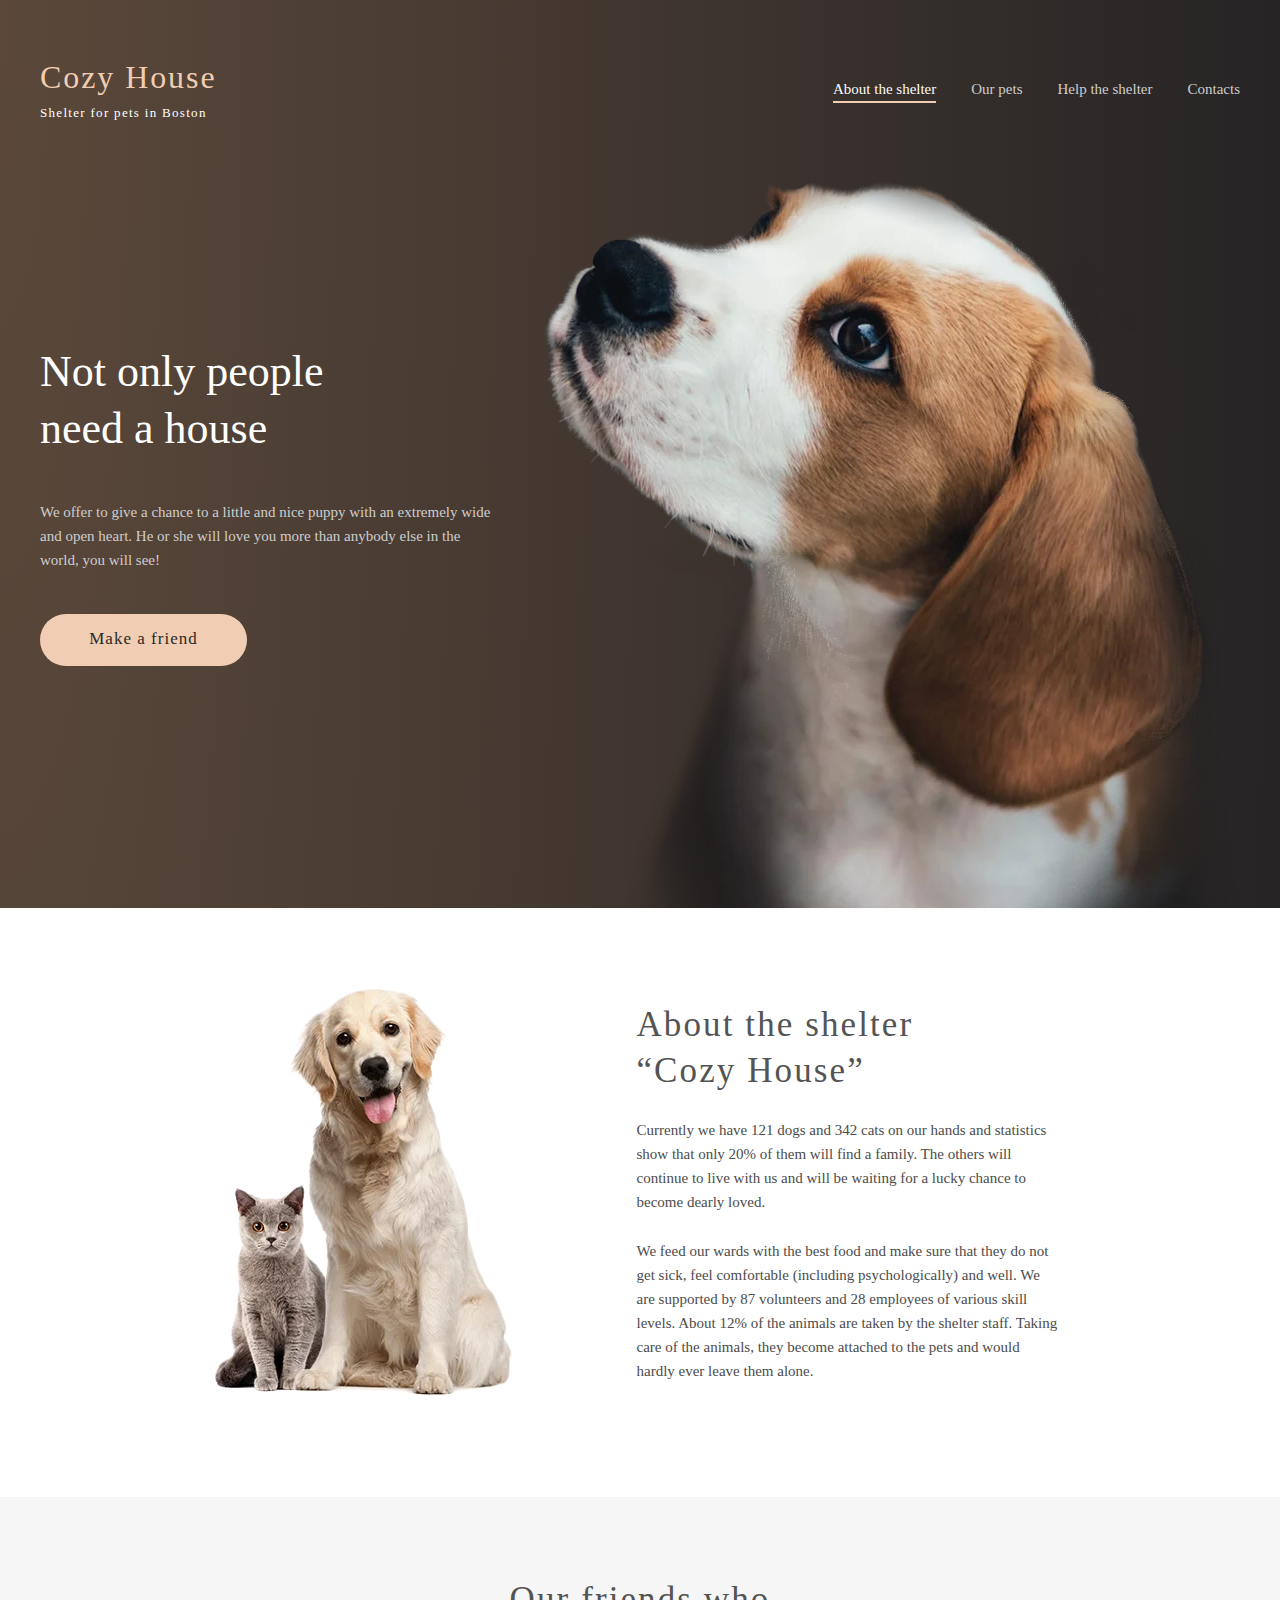
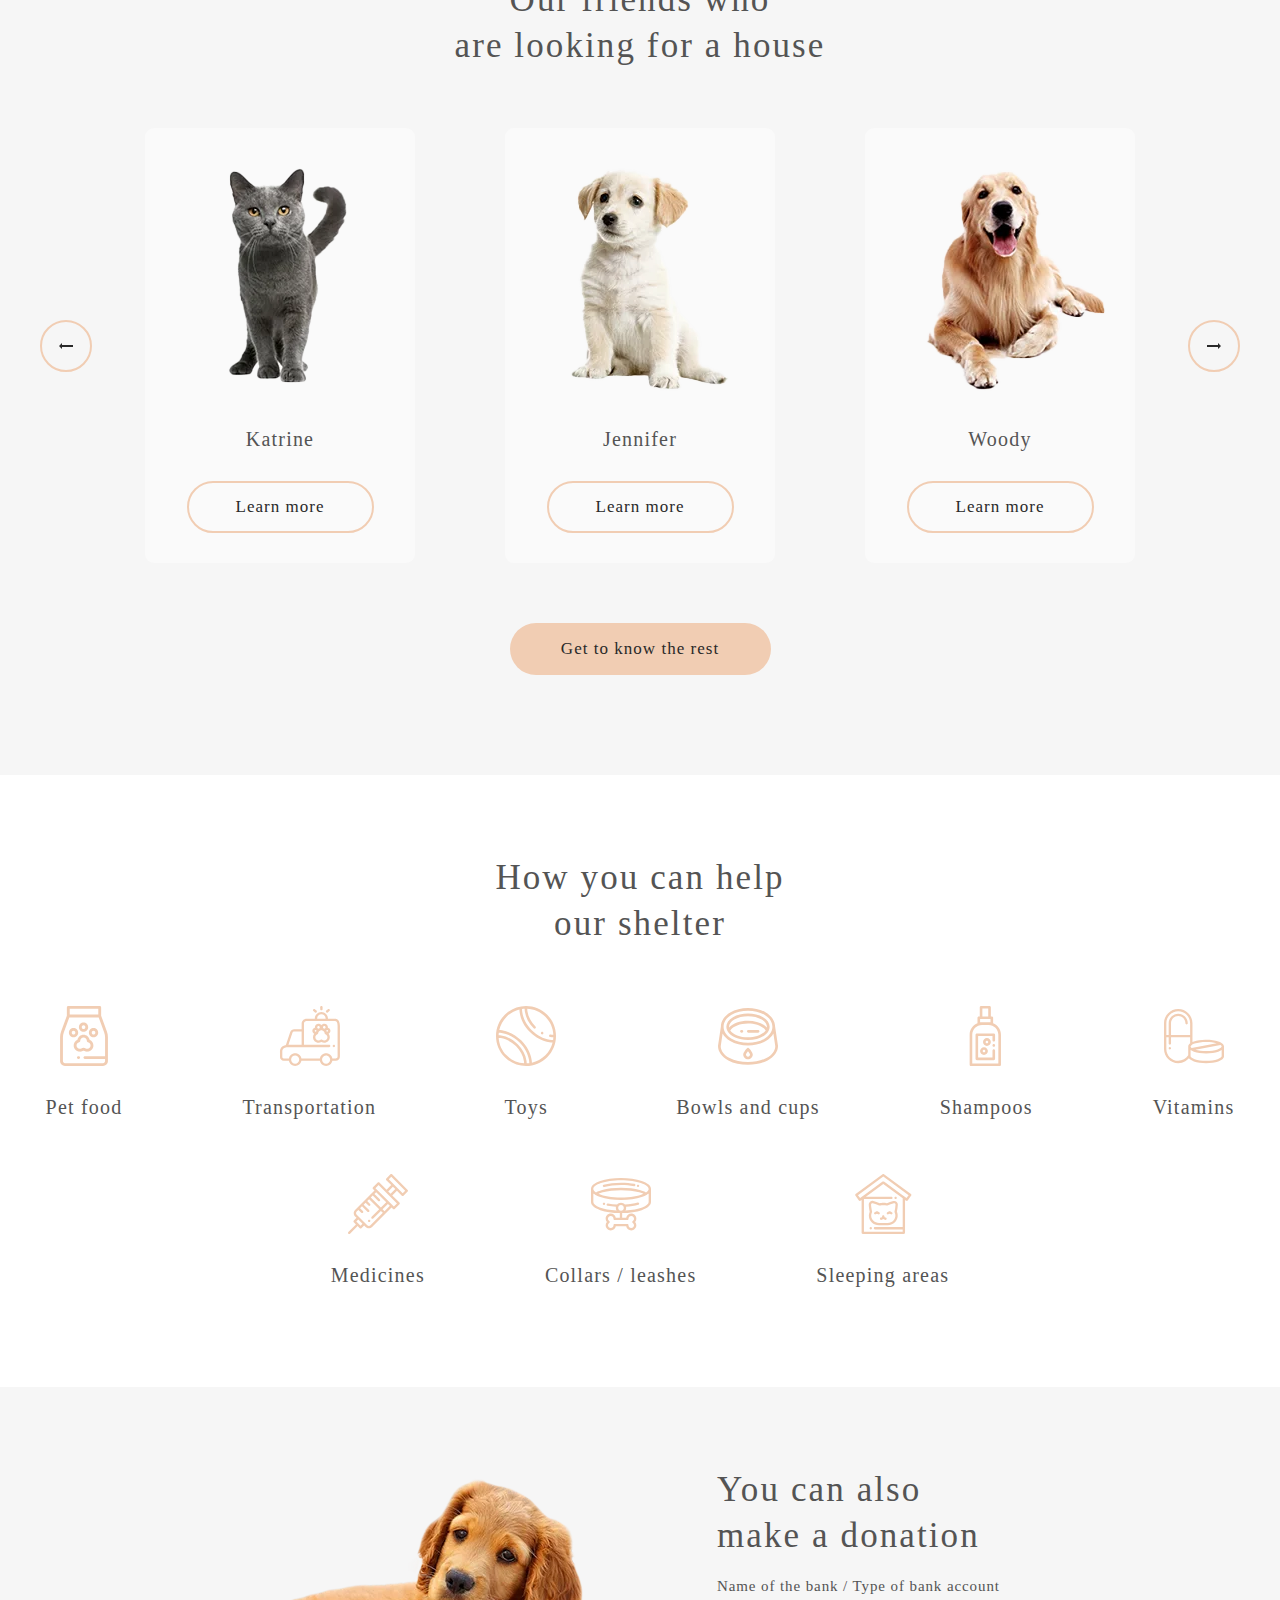
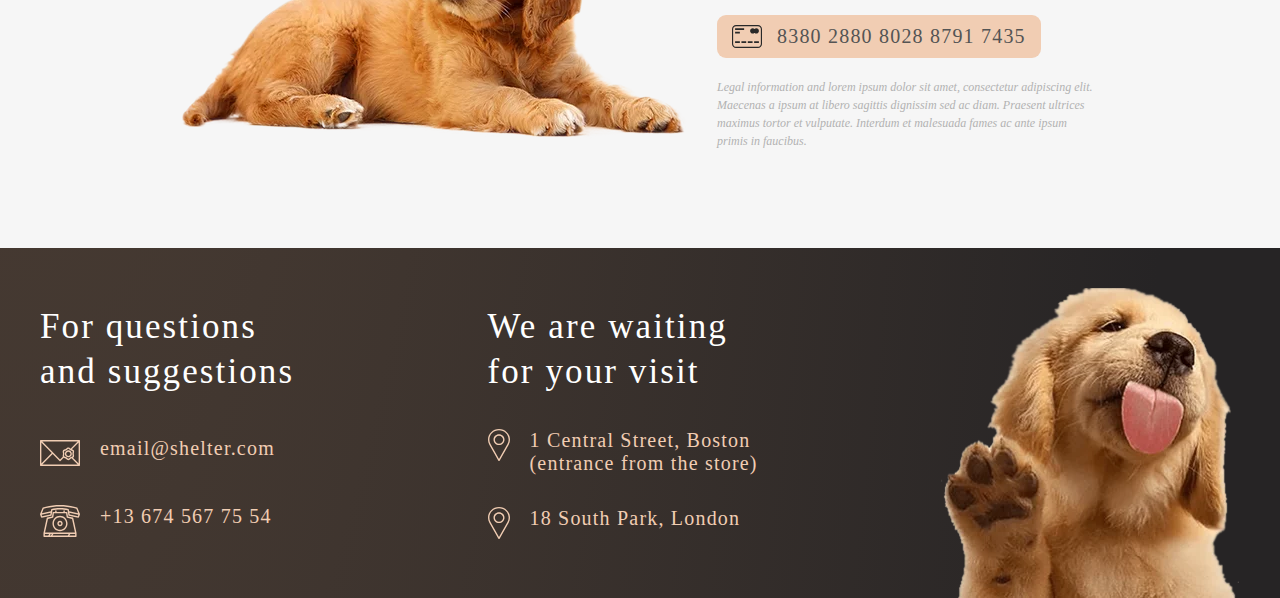
==== pages/main/index.html @ 108304cb "refactor: change tabs to spaces in the whole main page according to the task GIT-2" ====
<!DOCTYPE html>
<html lang="en">

<head>
  <meta charset="UTF-8">
  <meta http-equiv="X-UA-Compatible" content="IE=edge">
  <meta name="viewport" content="width=device-width, initial-scale=1.0">
  <link rel="icon" href="../../assets/images/favicon.ico">
  <link rel="stylesheet" href="./css/style.css">
  <title>Main</title>
</head>

<body>
  <div class="wrapper">	
	
    <header class="header">
      <div class="header__container container">
        <div class="header__logo">
          <h1 class="header__title"><a href="../main/index.html">Cozy House</a></h1>
          <div class="header__subtitle">Shelter for pets in Boston</div>
        </div>
        <nav class="header__nav">
          <ul class="header__list">
            <li class="header__item header__item--active"><a href="../main/index.html" class="header__link header__link--active">About the shelter</a></li>
            <li class="header__item"><a href="../pets/index.html" class="header__link">Our pets</a></li>
            <li class="header__item"><a href="#help" class="header__link">Help the shelter</a></li>
            <li class="header__item"><a href="#footer" class="header__link">Contacts</a></li>
          </ul>
        </nav>
        <div class="hamburger">
          <div class="line line1"></div>
          <div class="line line2"></div>
          <div class="line line3"></div>
        </div>
        <div class="hamburger-overlay"></div>
      </div>
    </header>

    <main class="main">

      <section class="not-only">
        <div class="not-only__container container">
          <div class="not-only-description">
            <h2 class="not-only__title">Not only people<br /> need a house</h2>
            <div class="not-only__subtitle">
              We offer to give a chance to a little and nice puppy with an extremely wide and open heart. He or she will love you more
              than anybody else in the world, you will see!
            </div>
            <div class="not-only__btn btn"><a href="#our-friends" class="btn__link">Make a friend</a></div>
          </div>
          <img src="../../assets/images/start-screen-puppy.webp" alt="Main dog" class="not-only-image">
        </div>
      </section>

			<section class="about">
        <div class="about__container container">
          <div class="about__image-container">
            <img src="../../assets/images/about-pets.webp" alt="About image" class="about__img">
          </div>
          <div class="about__description">
            <h2 class="about__title">
              About the shelter<br /> “Cozy House”
            </h2>
            <p class="about__first-paragraph">
              Currently we have 121 dogs and 342 cats on our hands and statistics show that only 20% of them will find a family. The
              others will continue to live with us and will be waiting for a lucky chance to become dearly loved.
            </p>
            <p class="about__second-paragraph">
              We feed our wards with the best food and make sure that they do not get sick, feel comfortable (including
              psychologically) and well. We are supported by 87 volunteers and 28 employees of various skill levels. About 12% of the
              animals are taken by the shelter staff. Taking care of the animals, they become attached to the pets and would hardly
              ever leave them alone.
            </p>
          </div>
        </div>
      </section>

      <section class="our-friends" id="our-friends">
        <div class="our-friends__container container">
          <h3 class="our-friends__title">
            Our friends who<br />
            are looking for a house
          </h3>
          <div class="our-friends__block">
            <div class="our-friends__arrow our-friends__arrow--left">
              <img src="../../assets/icons/Arrow_left.svg" alt="Arrow left">
            </div>
            <div class="our-friends__carousel-wrapper" id="carousel-wrapper">
              <div class="our-friends__gallery gallery-our-friends" id="carousel">
                <div class="gallery-our-friends__item" id="item">
                  <div class="gallery-our-friends__card" data-name="Katrine">
                    <img src="../../assets/images/pets-katrine_no_bg.webp" alt="Cat" class="gallery-our-friends__picture">
                    <h4 class="gallery-our-friends__title">Katrine</h4>
                    <div class="btn btn--transparent"><a href="javascript:void(0);" class="btn__link">Learn more</a></div>
                  </div>
                  <div class="gallery-our-friends__card" data-name="Jennifer">
                    <img src="../../assets/images/pets-jennifer_no_bg.webp" alt="Puppy" class="gallery-our-friends__picture">
                    <h4 class="gallery-our-friends__title">Jennifer</h4>
                    <div class="btn btn--transparent"><a href="javascript:void(0);" class="btn__link popup-link">Learn more</a></div>
                  </div>
                  <div class="gallery-our-friends__card" data-name="Woody">
                    <img src="../../assets/images/pets-woody_no_bg.webp" alt="Dog" class="gallery-our-friends__picture">
                    <h4 class="gallery-our-friends__title">Woody</h4>
                    <div class="btn btn--transparent"><a href="javascript:void(0);" class="btn__link">Learn more</a></div>
                  </div>
                </div>
              </div>
            </div>
            <div class="our-friends__arrow our-friends__arrow--right">
              <img src="../../assets/icons/Arrow_right.svg" alt="Arrow right">
            </div>
          </div>
          <div class="our-friends__btn btn"><a href="../pets/index.html" class="btn__link">Get to know the rest</a></div>
        </div>
      </section>

      <section class="help" id="help">
        <div class="help__container container">
          <h3 class="help__title">
            How you can help<br />
            our shelter
          </h3>
          <div class="help__body body-help">
            <div class="body-help__item">
              <img src="../../assets/icons/icon-pet-food.svg" alt="Help icon 1" class="body-help__icon">
              <h4 class="body-help__title">Pet food</h4>
            </div>
            <div class="body-help__item">
              <img src="../../assets/icons/icon-transportation.svg" alt="Help icon 2" class="body-help__icon">
              <h4 class="body-help__title">Transportation</h4>
            </div>
            <div class="body-help__item">
              <img src="../../assets/icons/icon-toys.svg" alt="Help icon 3" class="body-help__icon">
              <h4 class="body-help__title">Toys</h4>
            </div>
            <div class="body-help__item">
              <img src="../../assets/icons/icon-bowls-and-cups.svg" alt="Help icon 4" class="body-help__icon">
              <h4 class="body-help__title">Bowls and cups</h4>
            </div>
            <div class="body-help__item">
              <img src="../../assets/icons/icon-shampoos.svg" alt="Help icon 5" class="body-help__icon">
              <h4 class="body-help__title">Shampoos</h4>
            </div>
            <div class="body-help__item">
              <img src="../../assets/icons/icon-vitamins.svg" alt="Help icon 6" class="body-help__icon">
              <h4 class="body-help__title">Vitamins</h4>
            </div>
            <div class="body-help__item">
              <img src="../../assets/icons/icon-medicines.svg" alt="Help icon 7" class="body-help__icon">
              <h4 class="body-help__title">Medicines</h4>
            </div>
            <div class="body-help__item">
              <img src="../../assets/icons/icon-collars-leashes.svg" alt="Help icon 8" class="body-help__icon">
              <h4 class="body-help__title">Collars &#47; leashes</h4>
            </div>
            <div class="body-help__item">
              <img src="../../assets/icons/icon-sleeping-area.svg" alt="Help icon 9" class="body-help__icon">
              <h4 class="body-help__title">Sleeping areas</h4>
            </div>
          </div>
        </div>
      </section>

      <section class="in-addition">
        <div class="in-addition__container container">
          <img src="../../assets/images/donation-dog.webp" alt="Donation dog" class="in-addition__img">
          <div class="in-addition__description description-in-addition">
            <h3 class="description-in-addition__title">You can also<br/> make a donation</h3>
            <h5 class="description-in-addition__subtitle">Name of the bank &#47; Type of bank account</h5>
            <div class="description-in-addition__card card">
              <img src="../../assets/icons/credit-card.svg" alt="Card image" class="card__image">
              <div class="card__number"><a href="javascript:void(0);">8380 2880 8028 8791 7435</a></div>
            </div>
            <div class="description-in-addition__rules">
              Legal information and lorem ipsum dolor sit amet, consectetur adipiscing elit. Maecenas a ipsum at libero sagittis
              dignissim sed ac diam. Praesent ultrices maximus tortor et vulputate. Interdum et malesuada fames ac ante ipsum primis
              in faucibus.
            </div>
          </div>
        </div>
      </section>

		</main>

    <footer class="footer" id="footer">
      <div class="footer__container container">
        <div class="footer__column">
          <h3 class="footer__title">
            For questions and suggestions
          </h3>
          <div class="footer__item item-footer item-footer--left">
            <a href="mailto:email@shelter.com" class="item-footer__link">
              <img src="../../assets/icons/icon-email.svg" alt="E-mail" class="item-footer__img">
            </a>
            <div class="item-footer-text"><a href="mailto:email@shelter.com" class="item-footer__link">email@shelter.com</a></div>
          </div>
          <div class="footer__item item-footer item-footer--left-2">
            <a href="tel:+136745677554" class="item-footer__link">
              <img src="../../assets/icons/icon-phone.svg" alt="Phone" class="item-footer__img">
            </a>
            <div class="item-footer-text"><a href="tel:+136745677554" class="item-footer__link">+13 674 567 75 54</a></div>
          </div>
        </div>
        <div class="footer__column">
          <h3 class="footer__title">
            We are waiting for your visit
          </h3>
          <div class="footer__item item-footer item-footer--right">
            <a href="https://goo.gl/maps/mhTbUUXM4qGCD4QF9" class="item-footer__link">
              <img src="../../assets/icons/icon-marker.svg" alt="Map 1" class="item-footer__img">
            </a>
            <div class="item-footer-text"><a href="https://goo.gl/maps/mhTbUUXM4qGCD4QF9" class="item-footer__link">1 Central Street, Boston <br /> (entrance from the store)</a></div>
          </div>
          <div class="footer__item item-footer item-footer--right-2">
            <a href="https://goo.gl/maps/EDVRrbrvhe4mkYNGA" class="item-footer__link">
              <img src="../../assets/icons/icon-marker.svg" alt="Map 2" class="item-footer__img">
            </a>
            <div class="item-footer-text"><a href="https://goo.gl/maps/EDVRrbrvhe4mkYNGA" class="item-footer__link">18 South Park, London</a></div>
          </div>
        </div>
        <img src="../../assets/images/footer-puppy.webp" alt="Footer logo" class="footer__logo">
      </div>
    </footer>

    <div id="popup" class="popup">
      <div class="popup__body">
        <div class="popup__content">
          <a href="#our-friends" class="popup__close close-popup"></a>
          <div class="popup__image"></div>
          <div class="popup__description">
            <div class="popup__title">Jennifer</div>
            <div class="popup__subtitle">Dog - Labrador</div>
            <div class="popup__text">Jennifer is a sweet 2 months old Labrador that is patiently waiting to find a new forever home. This girl really enjoys
            being able to go outside to run and play, but won't hesitate to play up a storm in the house if she has all of her
            favorite toys.</div>
            <ul class="popup__list">
              <li class="popup__item popup__item--age"><b>Age:</b>&#160;<span class="popup-item-age">2 months</span></li>
              <li class="popup__item popup__item--inoculations"><b>Inoculations:</b>&#160;<span class="popup-item-inoculations">none</span></li>
              <li class="popup__item popup__item--diseases"><b>Diseases:</b>&#160;<span class="popup-item-diseases">none</span></li>
              <li class="popup__item popup__item--parasites"><b>Parasites:</b>&#160;<span class="popup-item-parasites">none</span></li>
            </ul>
          </div>
        </div>
      </div>
      <div class="popup__overlay"></div>
    </div>
	</div>

	<script src="./script.js"></script>
	
</body>
</html>
---- pages/main/css/style.css ----
@font-face {
  font-family: Arial-regular;
  src: url("/janchorny-JSFE2022Q1/shelter/assets/fonts/Arial/Arial_regular.ttf");
}

@font-face {
  font-family: Arial-italic;
  src: url("/janchorny-JSFE2022Q1/shelter/assets/fonts/Arial/Arial_italic.ttf");
}

@font-face {
  font-family: Georgia-regular;
  src: url("/janchorny-JSFE2022Q1/shelter/assets/fonts/Georgia/georgia_regular.ttf");
}

@font-face {
  font-family: Georgia-bold;
  src: url("/janchorny-JSFE2022Q1/shelter/assets/fonts/Georgia/georgia_bold.ttf");
}

@font-face {
  font-family: Georgia-italic;
  src: url("/janchorny-JSFE2022Q1/shelter/assets/fonts/Georgia/georgia_italic.ttf");
}

/*! normalize.css v8.0.1 | MIT License | github.com/necolas/normalize.css */
/* Document
   ========================================================================== */
/**
 * 1. Correct the line height in all browsers.
 * 2. Prevent adjustments of font size after orientation changes in iOS.
 */
html {
  height: 100%;
  scroll-behavior: smooth;
  line-height: 1.15;
  /* 1 */
  -webkit-text-size-adjust: 100%;
  /* 2 */
}

/* Sections
   ========================================================================== */
/**
 * Remove the margin in all browsers.
 */
body {
  margin: 0;
  height: 100%;
  scroll-behavior: smooth;
  font-size: 0.9375rem;
  line-height: 1.5rem;
  background: #fff;
}

body.overflow {
  overflow: hidden;
}

/**
 * Render the `main` element consistently in IE.
 */
main {
  display: block;
}

/**
 * Correct the font size and margin on `h1` elements within `section` and
 * `article` contexts in Chrome, Firefox, and Safari.
 */
h1 {
  font-size: 2em;
  margin: 0.67em 0;
}

/* Grouping content
   ========================================================================== */
/**
 * 1. Add the correct box sizing in Firefox.
 * 2. Show the overflow in Edge and IE.
 */
hr {
  -webkit-box-sizing: content-box;
          box-sizing: content-box;
  /* 1 */
  height: 0;
  /* 1 */
  overflow: visible;
  /* 2 */
}

/**
 * 1. Correct the inheritance and scaling of font size in all browsers.
 * 2. Correct the odd `em` font sizing in all browsers.
 */
pre {
  font-family: monospace, monospace;
  /* 1 */
  font-size: 1em;
  /* 2 */
}

/* Text-level semantics
   ========================================================================== */
/**
 * Remove the gray background on active links in IE 10.
 */
a {
  background-color: transparent;
}

/**
 * 1. Remove the bottom border in Chrome 57-
 * 2. Add the correct text decoration in Chrome, Edge, IE, Opera, and Safari.
 */
abbr[title] {
  border-bottom: none;
  /* 1 */
  text-decoration: underline;
  /* 2 */
  -webkit-text-decoration: underline dotted;
          text-decoration: underline dotted;
  /* 2 */
}

/**
 * Add the correct font weight in Chrome, Edge, and Safari.
 */
b,
strong {
  font-weight: bolder;
}

/**
 * 1. Correct the inheritance and scaling of font size in all browsers.
 * 2. Correct the odd `em` font sizing in all browsers.
 */
code,
kbd,
samp {
  font-family: monospace, monospace;
  /* 1 */
  font-size: 1em;
  /* 2 */
}

/**
 * Add the correct font size in all browsers.
 */
small {
  font-size: 80%;
}

/**
 * Prevent `sub` and `sup` elements from affecting the line height in
 * all browsers.
 */
sub,
sup {
  font-size: 75%;
  line-height: 0;
  position: relative;
  vertical-align: baseline;
}

sub {
  bottom: -0.25em;
}

sup {
  top: -0.5em;
}

/* Embedded content
   ========================================================================== */
/**
 * Remove the border on images inside links in IE 10.
 */
img {
  border-style: none;
}

/* Forms
   ========================================================================== */
/**
 * 1. Change the font styles in all browsers.
 * 2. Remove the margin in Firefox and Safari.
 */
button,
input,
optgroup,
select,
textarea {
  font-family: inherit;
  /* 1 */
  font-size: 100%;
  /* 1 */
  line-height: 1.15;
  /* 1 */
  margin: 0;
  /* 2 */
}

/**
 * Show the overflow in IE.
 * 1. Show the overflow in Edge.
 */
button,
input {
  /* 1 */
  overflow: visible;
}

/**
 * Remove the inheritance of text transform in Edge, Firefox, and IE.
 * 1. Remove the inheritance of text transform in Firefox.
 */
button,
select {
  /* 1 */
  text-transform: none;
}

/**
 * Correct the inability to style clickable types in iOS and Safari.
 */
button,
[type="button"],
[type="reset"],
[type="submit"] {
  -webkit-appearance: button;
}

/**
 * Remove the inner border and padding in Firefox.
 */
button::-moz-focus-inner,
[type="button"]::-moz-focus-inner,
[type="reset"]::-moz-focus-inner,
[type="submit"]::-moz-focus-inner {
  border-style: none;
  padding: 0;
}

/**
 * Restore the focus styles unset by the previous rule.
 */
button:-moz-focusring,
[type="button"]:-moz-focusring,
[type="reset"]:-moz-focusring,
[type="submit"]:-moz-focusring {
  outline: 1px dotted ButtonText;
}

/**
 * Correct the padding in Firefox.
 */
fieldset {
  padding: 0.35em 0.75em 0.625em;
}

/**
 * 1. Correct the text wrapping in Edge and IE.
 * 2. Correct the color inheritance from `fieldset` elements in IE.
 * 3. Remove the padding so developers are not caught out when they zero out
 *    `fieldset` elements in all browsers.
 */
legend {
  -webkit-box-sizing: border-box;
          box-sizing: border-box;
  /* 1 */
  color: inherit;
  /* 2 */
  display: table;
  /* 1 */
  max-width: 100%;
  /* 1 */
  padding: 0;
  /* 3 */
  white-space: normal;
  /* 1 */
}

/**
 * Add the correct vertical alignment in Chrome, Firefox, and Opera.
 */
progress {
  vertical-align: baseline;
}

/**
 * Remove the default vertical scrollbar in IE 10+.
 */
textarea {
  overflow: auto;
}

/**
 * 1. Add the correct box sizing in IE 10.
 * 2. Remove the padding in IE 10.
 */
[type="checkbox"],
[type="radio"] {
  -webkit-box-sizing: border-box;
          box-sizing: border-box;
  /* 1 */
  padding: 0;
  /* 2 */
}

/**
 * Correct the cursor style of increment and decrement buttons in Chrome.
 */
[type="number"]::-webkit-inner-spin-button,
[type="number"]::-webkit-outer-spin-button {
  height: auto;
}

/**
 * 1. Correct the odd appearance in Chrome and Safari.
 * 2. Correct the outline style in Safari.
 */
[type="search"] {
  -webkit-appearance: textfield;
  /* 1 */
  outline-offset: -2px;
  /* 2 */
}

/**
 * Remove the inner padding in Chrome and Safari on macOS.
 */
[type="search"]::-webkit-search-decoration {
  -webkit-appearance: none;
}

/**
 * 1. Correct the inability to style clickable types in iOS and Safari.
 * 2. Change font properties to `inherit` in Safari.
 */
::-webkit-file-upload-button {
  -webkit-appearance: button;
  /* 1 */
  font: inherit;
  /* 2 */
}

/* Interactive
   ========================================================================== */
/*
 * Add the correct display in Edge, IE 10+, and Firefox.
 */
details {
  display: block;
}

/*
 * Add the correct display in all browsers.
 */
summary {
  display: list-item;
}

/* Misc
   ========================================================================== */
/**
 * Add the correct display in IE 10+.
 */
template {
  display: none;
}

/**
 * Add the correct display in IE 10.
 */
[hidden] {
  display: none;
}

*,
*::before,
*::after {
  padding: 0;
  margin: 0;
  border: 0;
  -webkit-box-sizing: border-box;
          box-sizing: border-box;
  -webkit-transition: 0.3s;
  transition: 0.3s;
}

a {
  text-decoration: none;
}

ul,
ol,
li {
  list-style: none;
}

img {
  vertical-align: top;
}

h1,
h2,
h3,
h4,
h5,
h6 {
  font-weight: inherit;
  font-size: inherit;
}

/*----------------General styles-----------------------*/
.wrapper {
  min-height: 100%;
  display: -webkit-box;
  display: -ms-flexbox;
  display: flex;
  -webkit-box-orient: vertical;
  -webkit-box-direction: normal;
      -ms-flex-direction: column;
          flex-direction: column;
  overflow: hidden;
  background: radial-gradient(100% 215.42% at 0% 0%, #5B483A 0%, #262425 100%), #211F20;
}

@media (max-width: 1280px) {
  .wrapper {
    max-width: 80rem;
    margin: 0 auto;
  }
}

.container {
  max-width: 80rem;
  margin: 0 auto;
  padding: 0 40px;
}

@media (max-width: 1280px) {
  .container {
    max-width: auto;
    margin: 0;
  }
}

@media (max-width: 320px) {
  .container {
    padding: 0 10px;
  }
}

.btn {
  display: -webkit-box;
  display: -ms-flexbox;
  display: flex;
  -webkit-box-align: center;
      -ms-flex-align: center;
          align-items: center;
  -webkit-box-pack: center;
      -ms-flex-pack: center;
          justify-content: center;
  width: 207px;
  height: 52px;
  background: #F1CDB3;
  border-radius: 100px;
  font-family: Georgia-regular;
  text-align: center;
  font-weight: 400;
  font-size: 1.0625rem;
  line-height: 130%;
  letter-spacing: 0.06em;
}

.btn__link {
  color: #292929;
}

.btn:hover {
  background: #FDDCC4;
  cursor: pointer;
}

.btn--transparent {
  border: 2px solid #F1CDB3;
  background: transparent;
  width: 187px;
}

/*----------------Main-----------------------*/
.main {
  -webkit-box-flex: 1;
      -ms-flex: 1 1 auto;
          flex: 1 1 auto;
}

/*----------------Header-----------------------*/
.header {
  padding: 60px 40px 60px 40px;
  position: relative;
}

@media (max-width: 1280px) {
  .header {
    padding: 60px 0px;
  }
}

@media (max-width: 768px) {
  .header {
    padding: 30px 0px 0px 0px;
    margin: 0px 0px 0px -10px;
  }
}

@media (max-width: 375px) {
  .header {
    margin: 0px;
  }
}

.header__container {
  display: -webkit-box;
  display: -ms-flexbox;
  display: flex;
  -webkit-box-pack: justify;
      -ms-flex-pack: justify;
          justify-content: space-between;
  -webkit-box-align: center;
      -ms-flex-align: center;
          align-items: center;
}

@media (max-width: 375px) {
  .header__container {
    padding: 0px 10px 0px 65px;
  }
}

@media (max-width: 374px) {
  .header__container {
    padding: 0px 10px 0px 25px;
  }
}

@media (max-width: 320px) {
  .header__container {
    padding: 0px 10px;
  }
}

.header__title {
  font-family: Georgia-regular;
  font-size: 2rem;
  line-height: 2.1875rem;
  letter-spacing: 0.06em;
  font-weight: 400;
  margin: 0 0 10px 0;
  position: relative;
  z-index: 4;
}

.header__title a {
  color: #f1cdb3;
}

.header__subtitle {
  font-family: Arial-regular;
  font-size: 0.8125rem;
  line-height: 0.9375rem;
  letter-spacing: 0.1em;
  font-weight: 400;
  color: #ffffff;
  position: relative;
  z-index: 4;
}

@media (max-width: 375px) {
  .header__subtitle {
    margin: 0px 0px 0px 5px;
  }
}

.header__list {
  display: -webkit-box;
  display: -ms-flexbox;
  display: flex;
}

@media (max-width: 768px) {
  .header__list {
    margin: 0px -10px 0px 0px;
  }
}

@media (max-width: 767px) {
  .header__list {
    position: fixed;
    -webkit-box-orient: vertical;
    -webkit-box-direction: normal;
        -ms-flex-direction: column;
            flex-direction: column;
    -webkit-box-align: center;
        -ms-flex-align: center;
            align-items: center;
    -webkit-box-pack: center;
        -ms-flex-pack: center;
            justify-content: center;
    text-align: center;
    gap: 40px;
    width: 320px;
    height: 100%;
    overflow-y: auto;
    background-color: #292929;
    z-index: 3;
    margin: 0;
    top: 0;
    right: -320px;
    -webkit-transition: 1s;
    transition: 1s;
  }
  .header__list.open {
    right: 0;
  }
}

.header__item {
  font-family: Arial-regular;
  font-size: 0.9375rem;
  line-height: 160%;
  font-weight: 400;
}

@media (max-width: 767px) {
  .header__item {
    font-size: 2rem;
  }
}

.header__item:not(:last-child) {
  margin: 0 35px 0 0;
}

@media (max-width: 767px) {
  .header__item:not(:last-child) {
    margin: 0;
  }
}

.header__item--active {
  border-bottom: 2px solid #f1cdb3;
}

.header__item:active {
  border-bottom: 2px solid #f1cdb3;
}

.header__link {
  color: #cdcdcd;
}

.header__link--active {
  color: #fafafa;
}

.header__link:active,
.header__link:hover {
  color: #fafafa;
  cursor: pointer;
}

/*=============== Burger menu =============== */
.hamburger {
  display: none;
}

@media (max-width: 767px) {
  .hamburger {
    display: -webkit-box;
    display: -ms-flexbox;
    display: flex;
    -webkit-box-orient: vertical;
    -webkit-box-direction: normal;
        -ms-flex-direction: column;
            flex-direction: column;
    -webkit-box-pack: justify;
        -ms-flex-pack: justify;
            justify-content: space-between;
    -webkit-box-align: center;
        -ms-flex-align: center;
            align-items: center;
    min-width: 30px;
    height: 22px;
    cursor: pointer;
    -webkit-user-select: none;
       -moz-user-select: none;
        -ms-user-select: none;
            user-select: none;
    z-index: 4;
    margin: 0px 43px 0px 20px;
  }
}

.line {
  width: 100%;
  height: 2px;
  background: #f1cdb3;
  margin: 0;
  z-index: 15;
  -webkit-transition: all 0.3s ease-in-out;
  transition: all 0.3s ease-in-out;
}

.hamburger.open .line1 {
  -webkit-transform: rotate(-90deg) translate(-10px, -10px);
          transform: rotate(-90deg) translate(-10px, -10px);
}

.hamburger.open .line2 {
  -webkit-transform: rotate(-270deg) translate(0, 0);
          transform: rotate(-270deg) translate(0, 0);
}

.hamburger.open .line3 {
  -webkit-transform: rotate(90deg) translate(-10px, -10px);
          transform: rotate(90deg) translate(-10px, -10px);
}

.hamburger-overlay {
  display: none;
}

@media (max-width: 767px) {
  .hamburger-overlay.open {
    display: block;
    position: fixed;
    top: 0;
    left: 0;
    width: 100%;
    height: 100%;
    z-index: 2;
    background-color: #292929;
    opacity: 0.6;
  }
}

/*----------------Not only-----------------------*/
.not-only {
  background-size: 100%;
  background-repeat: no-repeat;
}

.not-only__container {
  display: -webkit-box;
  display: -ms-flexbox;
  display: flex;
  -webkit-box-pack: justify;
      -ms-flex-pack: justify;
          justify-content: space-between;
}

@media (max-width: 768px) {
  .not-only__container {
    -webkit-box-orient: vertical;
    -webkit-box-direction: normal;
        -ms-flex-direction: column;
            flex-direction: column;
    -webkit-box-align: center;
        -ms-flex-align: center;
            align-items: center;
  }
}

.not-only__title {
  font-family: Georgia-regular;
  font-weight: 400;
  font-size: 2.75rem;
  line-height: 130%;
  color: #FFFFFF;
  margin: 163px 0 9.158% 0;
}

@media (max-width: 1040px) {
  .not-only__title {
    margin: 70px 0 9.158% 0;
  }
}

@media (max-width: 768px) {
  .not-only__title {
    margin: 60px 0 9.158% 0;
  }
}

@media (max-width: 320px) {
  .not-only__title {
    font-size: 1.5625rem;
    text-align: center;
    letter-spacing: 0.06em;
    margin: 60px 0 42px 0;
  }
}

.not-only__subtitle {
  font-family: Arial-regular;
  font-weight: 400;
  font-size: 0.9375rem;
  line-height: 160%;
  max-width: 460px;
  color: #CDCDCD;
  margin: 0 0 42px 0;
}

@media (max-width: 320px) {
  .not-only__subtitle {
    text-align: center;
    margin: 0 0 42px 0;
  }
}

@media (max-width: 768px) {
  .not-only__btn {
    margin: 0 auto;
  }
}

@media (max-width: 768px) {
  .not-only-description {
    margin: 0px 0 100px 0;
  }
}

.not-only-image {
  max-width: 698px;
  max-height: 728px;
}

@media (max-width: 1040px) {
  .not-only-image {
    max-width: 50%;
    max-height: 50%;
    margin-top: 60px;
  }
}

@media (max-width: 768px) {
  .not-only-image {
    max-width: 569px;
    max-height: 593px;
    -ms-flex-item-align: end;
        -ms-grid-row-align: end;
        align-self: end;
    margin-top: 0px;
  }
}

@media (max-width: 767px) {
  .not-only-image {
    max-width: 88%;
    max-height: 88%;
    -ms-flex-item-align: center;
        -ms-grid-row-align: center;
        align-self: center;
  }
}

@media (max-width: 320px) {
  .not-only-image {
    max-width: 88%;
    max-height: 88%;
    -ms-flex-item-align: end;
        -ms-grid-row-align: end;
        align-self: end;
  }
}

/*----------------About----------------------*/
.about {
  background: #FFFFFF;
  padding: 80px 0px 100px 0px;
}

@media (max-width: 320px) {
  .about {
    padding: 43px 0px 42px 0px;
  }
}

.about__container {
  display: -webkit-box;
  display: -ms-flexbox;
  display: flex;
}

@media (max-width: 768px) {
  .about__container {
    -webkit-box-orient: vertical;
    -webkit-box-direction: reverse;
        -ms-flex-direction: column-reverse;
            flex-direction: column-reverse;
    -webkit-box-align: center;
        -ms-flex-align: center;
            align-items: center;
  }
}

@media (max-width: 768px) {
  .about__container {
    padding: 0px 25px;
  }
}

.about__image-container {
  width: 50%;
  display: -webkit-box;
  display: -ms-flexbox;
  display: flex;
  -webkit-box-pack: center;
      -ms-flex-pack: center;
          justify-content: center;
}

.about__img {
  display: block;
  max-width: 300px;
  max-height: 408px;
  margin-left: 50px;
}

@media (max-width: 768px) {
  .about__img {
    margin: 0px 0px 0px 0px;
  }
}

@media (max-width: 320px) {
  .about__img {
    max-width: 260px;
    max-height: 353.6px;
  }
}

.about__description {
  width: 50%;
  margin: 14px 6px 14px 0px;
  padding-right: 175px;
}

@media (max-width: 1040px) {
  .about__description {
    margin: 14px 6px 14px 20px;
    padding-right: 10px;
  }
}

@media (max-width: 768px) {
  .about__description {
    margin: 0px 5px 80px 25px;
    width: 63%;
    padding-right: 20px;
  }
}

@media (max-width: 320px) {
  .about__description {
    width: 100%;
    margin: 0px 0px 40px 0px;
    padding: 0;
  }
}

.about__title {
  font-family: Georgia-regular;
  font-style: normal;
  font-weight: 400;
  font-size: 2.1875rem;
  line-height: 130%;
  letter-spacing: 0.06em;
  color: #545454;
  margin-bottom: 25px;
}

@media (max-width: 320px) {
  .about__title {
    font-size: 1.5625rem;
    line-height: 130%;
    letter-spacing: 0.06em;
    text-align: center;
  }
}

.about__first-paragraph {
  margin-bottom: 25px;
  font-family: Arial-regular;
  font-style: normal;
  font-weight: 400;
  font-size: 0.9375rem;
  line-height: 160%;
  color: #4c4c4c;
}

@media (max-width: 320px) {
  .about__first-paragraph {
    text-align: justify;
    margin-bottom: 20px;
  }
}

.about__second-paragraph {
  font-family: Arial-regular;
  font-style: normal;
  font-weight: 400;
  font-size: 0.9375rem;
  line-height: 160%;
  color: #4c4c4c;
}

@media (max-width: 768px) {
  .about__second-paragraph {
    max-width: 430px;
  }
}

@media (max-width: 320px) {
  .about__second-paragraph {
    text-align: justify;
  }
}

/*----------------Our friends----------------------*/
.our-friends {
  background: #F6F6F6;
  padding: 80px 0 100px 0;
}

@media (max-width: 320px) {
  .our-friends {
    padding: 42px 0px 42px 0px;
  }
}

.our-friends__container {
  text-align: center;
}

.our-friends__title {
  font-family: Georgia-regular;
  font-style: normal;
  font-weight: 400;
  font-size: 2.1875rem;
  line-height: 130%;
  text-align: center;
  letter-spacing: 0.06em;
  color: #545454;
  margin-bottom: 60px;
}

@media (max-width: 320px) {
  .our-friends__title {
    font-size: 1.5625rem;
    margin-bottom: 42px;
  }
}

.our-friends__block {
  display: -webkit-box;
  display: -ms-flexbox;
  display: flex;
  -webkit-box-pack: justify;
      -ms-flex-pack: justify;
          justify-content: space-between;
  -webkit-box-align: center;
      -ms-flex-align: center;
          align-items: center;
}

@media (max-width: 768px) {
  .our-friends__block {
    gap: 10px;
    margin: 0 -10px;
  }
}

@media (max-width: 440px) {
  .our-friends__block {
    -webkit-box-orient: vertical;
    -webkit-box-direction: normal;
        -ms-flex-direction: column;
            flex-direction: column;
  }
}

.our-friends__block--move-left {
  -webkit-transform: translateX(-270px);
          transform: translateX(-270px);
}

.our-friends__arrow {
  min-width: 52px;
  min-height: 52px;
  display: -webkit-box;
  display: -ms-flexbox;
  display: flex;
  -webkit-box-align: center;
      -ms-flex-align: center;
          align-items: center;
  -webkit-box-pack: center;
      -ms-flex-pack: center;
          justify-content: center;
  border: 2px solid #F1CDB3;
  -webkit-box-sizing: border-box;
          box-sizing: border-box;
  border-radius: 100px;
  margin-top: -60px;
}

@media (max-width: 440px) {
  .our-friends__arrow {
    -webkit-box-ordinal-group: 3;
        -ms-flex-order: 2;
            order: 2;
    margin-top: 0px;
  }
}

@media (max-width: 1280px) {
  .our-friends__arrow--left {
    margin-right: 10px;
  }
}

@media (max-width: 768px) {
  .our-friends__arrow--left {
    margin-right: 0px;
  }
}

@media (max-width: 440px) {
  .our-friends__arrow--left {
    -ms-flex-item-align: start;
        -ms-grid-row-align: start;
        align-self: start;
    margin: 0px 0px 0px 68px;
  }
}

@media (max-width: 1280px) {
  .our-friends__arrow--right {
    margin-left: 10px;
  }
}

@media (max-width: 768px) {
  .our-friends__arrow--right {
    margin-left: 0px;
  }
}

@media (max-width: 440px) {
  .our-friends__arrow--right {
    -ms-flex-item-align: end;
        -ms-grid-row-align: end;
        align-self: end;
    margin: -62px 68px 0px 0px;
  }
}

.our-friends__arrow:hover {
  background: #FDDCC4;
}

.our-friends__arrow:active {
  background: #F1CDB3;
}

.our-friends__carousel-wrapper {
  overflow: hidden;
  width: 990px;
}

.our-friends__btn {
  margin: 0 auto;
  width: 261px;
}

@media (max-width: 765px) {
  .our-friends__btn {
    margin-top: 42px;
  }
}

.gallery-our-friends {
  position: relative;
}

.gallery-our-friends__item {
  display: -webkit-box;
  display: -ms-flexbox;
  display: flex;
  gap: 90px;
  margin-bottom: 60px;
  -webkit-box-pack: center;
      -ms-flex-pack: center;
          justify-content: center;
}

@media (max-width: 1200px) {
  .gallery-our-friends__item {
    gap: 50px;
    max-height: 435px;
  }
}

@media (max-width: 768px) {
  .gallery-our-friends__item {
    gap: 40px;
  }
}

@media (max-width: 765px) {
  .gallery-our-friends__item {
    margin-bottom: 10px;
  }
}

.gallery-our-friends__card {
  background: #FAFAFA;
  width: 270px;
  display: -webkit-box;
  display: -ms-flexbox;
  display: flex;
  -webkit-box-orient: vertical;
  -webkit-box-direction: normal;
      -ms-flex-direction: column;
          flex-direction: column;
  -webkit-box-pack: justify;
      -ms-flex-pack: justify;
          justify-content: space-between;
  -webkit-box-align: center;
      -ms-flex-align: center;
          align-items: center;
  gap: 30px;
  padding-bottom: 30px;
  border-radius: 9px;
}

.gallery-our-friends__card:hover {
  cursor: pointer;
}

@media (max-width: 1279px) {
  .gallery-our-friends__card:nth-child(3) {
    display: none;
  }
}

@media (max-width: 767px) {
  .gallery-our-friends__card:nth-child(2) {
    display: none;
  }
}

.gallery-our-friends__card--move-left {
  -webkit-transform: translateX(-270px);
          transform: translateX(-270px);
}

.gallery-our-friends__card:hover {
  cursor: pointer;
}

.gallery-our-friends__card:hover .gallery-our-friends__picture {
  background: #F6F6F6;
}

.gallery-our-friends__card:hover .btn {
  background: #FDDCC4;
}

.gallery-our-friends__title {
  font-family: Georgia-regular;
  font-style: normal;
  font-weight: 400;
  font-size: 1.25rem;
  line-height: 115%;
  letter-spacing: 0.06em;
  color: #545454;
}

@-webkit-keyframes move-left {
  from {
    left: 0px;
  }
  to {
    left: 990px;
  }
}

@keyframes move-left {
  from {
    left: 0px;
  }
  to {
    left: 990px;
  }
}

.transition-right {
  -webkit-animation-name: move-left;
          animation-name: move-left;
  -webkit-animation-duration: 3s;
          animation-duration: 3s;
}

@-webkit-keyframes move-right {
  from {
    left: 0px;
  }
  to {
    left: -990px;
  }
}

@keyframes move-right {
  from {
    left: 0px;
  }
  to {
    left: -990px;
  }
}

.transition-left {
  -webkit-animation-name: move-right;
          animation-name: move-right;
  -webkit-animation-duration: 3s;
          animation-duration: 3s;
}

.popup {
  position: fixed;
  width: 100%;
  height: 100%;
  background: rgba(41, 41, 41, 0.6);
  top: 0;
  left: 0;
  opacity: 0;
  visibility: hidden;
  overflow-y: auto;
  -webkit-transition: all 0.8s ease 0s;
  transition: all 0.8s ease 0s;
}

.popup.open {
  opacity: 1;
  visibility: visible;
}

.popup.open .popup__content {
  -webkit-transform: perspective(600px) translate(0px, 0px) rotate(0);
          transform: perspective(600px) translate(0px, 0px) rotate(0);
  opacity: 1;
}

.popup__body {
  position: relative;
  min-height: 100%;
  display: -webkit-box;
  display: -ms-flexbox;
  display: flex;
  -webkit-box-align: center;
      -ms-flex-align: center;
          align-items: center;
  -webkit-box-pack: center;
      -ms-flex-pack: center;
          justify-content: center;
}

.popup__close {
  position: absolute;
  top: -50px;
  right: -40px;
  background: url("../../../assets/icons/Icon-close-popup.svg");
  background-position: center;
  background-repeat: no-repeat;
  width: 52px;
  height: 52px;
  border: 2px solid #F1CDB3;
  border-radius: 100px;
  z-index: 4;
}

@media (max-width: 767px) {
  .popup__close {
    top: -55px;
    right: -30px;
  }
}

.popup__close:hover {
  background: url("../../../assets/icons/Icon-close-popup.svg"), #FDDCC4;
  background-position: center center;
  background-repeat: no-repeat no-repeat;
}

.popup__content {
  position: relative;
  z-index: 3;
  display: -webkit-box;
  display: -ms-flexbox;
  display: flex;
  max-width: 900px;
  min-width: 240px;
  background-color: #FAFAFA;
  border-radius: 9px;
  -webkit-box-shadow: 0px 2px 35px 14px rgba(13, 13, 13, 0.04);
          box-shadow: 0px 2px 35px 14px rgba(13, 13, 13, 0.04);
  margin: 0px 60px;
  -webkit-transform: perspective(600px) translate(0px, -100%) rotate(45deg);
          transform: perspective(600px) translate(0px, -100%) rotate(45deg);
  opacity: 0;
  -webkit-transition: all 0.8s ease 0s;
  transition: all 0.8s ease 0s;
}

.popup__image {
  -webkit-box-flex: 1;
      -ms-flex: 1 1 56%;
          flex: 1 1 56%;
  background: url("../../../assets/images/pets-jennifer_no_bg.webp");
  background-position: center;
  background-repeat: no-repeat;
  background-size: contain;
}

@media (max-width: 767px) {
  .popup__image {
    display: none;
  }
}

.popup__description {
  -webkit-box-flex: 1;
      -ms-flex: 1 1 44%;
          flex: 1 1 44%;
  -webkit-box-orient: vertical;
  -webkit-box-direction: normal;
      -ms-flex-direction: column;
          flex-direction: column;
  padding: 55px 20px 85px 29px;
}

@media (max-width: 768px) {
  .popup__description {
    padding: 10px 9px 37px 11px;
  }
}

@media (max-width: 767px) {
  .popup__description {
    -webkit-box-flex: 1;
        -ms-flex: 1 1 100%;
            flex: 1 1 100%;
  }
}

@media (max-width: 440px) {
  .popup__description {
    padding: 10px;
  }
}

.popup__title {
  font-family: 'Georgia';
  font-style: normal;
  font-weight: 400;
  font-size: 2.1875rem;
  line-height: 130%;
  letter-spacing: 0.06em;
  color: #000000;
  margin-bottom: 10px;
}

@media (max-width: 440px) {
  .popup__title {
    text-align: center;
  }
}

.popup__subtitle {
  font-family: 'Georgia';
  font-style: normal;
  font-weight: 400;
  font-size: 1.25rem;
  line-height: 115%;
  letter-spacing: 0.06em;
  color: #000000;
  margin-bottom: 40px;
}

@media (max-width: 768px) {
  .popup__subtitle {
    margin-bottom: 20px;
  }
}

@media (max-width: 440px) {
  .popup__subtitle {
    text-align: center;
  }
}

.popup__text {
  font-family: 'Georgia';
  font-style: normal;
  font-weight: 400;
  font-size: 0.9375rem;
  line-height: 110%;
  letter-spacing: 0.06em;
  color: #000000;
  margin-bottom: 40px;
}

@media (max-width: 768px) {
  .popup__text {
    font-size: 0.8125rem;
    margin-bottom: 20px;
  }
}

@media (max-width: 440px) {
  .popup__text {
    text-align: justify;
    margin-bottom: 24px;
  }
}

.popup__item {
  list-style: none;
  position: relative;
  padding: 0px 0px 0px 10px;
  font-family: 'Georgia';
  font-style: normal;
  font-weight: 400;
  font-size: 0.9375rem;
  line-height: 110%;
  letter-spacing: 0.06em;
  color: #000000;
  margin-bottom: 10px;
}

@media (max-width: 768px) {
  .popup__item {
    margin-bottom: 5px;
  }
}

.popup__item::before {
  content: '';
  position: absolute;
  left: 0;
  top: 50%;
  height: 4px;
  width: 4px;
  text-align: right;
  background: #F1CDB3;
}

.popup__overlay {
  display: none;
}

.popup__overlay.open {
  display: block;
  position: fixed;
  top: 0;
  left: 0;
  width: 100%;
  height: 100%;
  z-index: 2;
}

/*----------------Help----------------------*/
.help {
  background: #FFFFFF;
  padding: 80px 0 100px 0;
}

@media (max-width: 488px) {
  .help {
    padding: 42px 0 42px 0;
  }
}

@media (max-width: 488px) {
  .help__container {
    padding: 0 10px;
  }
}

.help__title {
  font-family: Georgia-regular;
  font-style: normal;
  font-weight: 400;
  font-size: 2.1875rem;
  line-height: 130%;
  text-align: center;
  letter-spacing: 0.06em;
  color: #545454;
  margin-bottom: 60px;
}

@media (max-width: 320px) {
  .help__title {
    font-size: 1.5625rem;
    margin-bottom: 42px;
  }
}

.body-help {
  display: -webkit-box;
  display: -ms-flexbox;
  display: flex;
  -ms-flex-wrap: wrap;
      flex-wrap: wrap;
  row-gap: 55px;
  -webkit-column-gap: 120px;
          column-gap: 120px;
  -webkit-box-pack: center;
      -ms-flex-pack: center;
          justify-content: center;
}

@media (max-width: 768px) {
  .body-help {
    -webkit-column-gap: 60px;
            column-gap: 60px;
  }
}

@media (max-width: 488px) {
  .body-help {
    row-gap: 30px;
    -webkit-column-gap: 30px;
            column-gap: 30px;
  }
}

.body-help__item {
  text-align: center;
  -ms-flex-item-align: center;
      align-self: center;
  display: -webkit-box;
  display: -ms-flexbox;
  display: flex;
  -webkit-box-orient: vertical;
  -webkit-box-direction: normal;
      -ms-flex-direction: column;
          flex-direction: column;
  -webkit-box-align: center;
      -ms-flex-align: center;
          align-items: center;
  -webkit-box-pack: justify;
      -ms-flex-pack: justify;
          justify-content: space-between;
  row-gap: 30px;
}

@media (max-width: 768px) {
  .body-help__item {
    min-width: 170px;
  }
}

@media (max-width: 488px) {
  .body-help__item {
    gap: 25px;
    min-width: 130px;
  }
}

@media (max-width: 320px) {
  .body-help__item:last-child {
    margin-right: auto;
    margin-left: 5px;
  }
}

@media (max-width: 309px) {
  .body-help__item:last-child {
    margin: 0 auto;
  }
}

@media (max-width: 488px) {
  .body-help__icon {
    max-width: 35%;
    max-height: 35%;
  }
}

.body-help__title {
  font-family: Georgia-regular;
  font-style: normal;
  font-weight: 400;
  font-size: 1.25rem;
  line-height: 115%;
  letter-spacing: 0.06em;
  color: #545454;
}

@media (max-width: 488px) {
  .body-help__title {
    font-size: 15px;
    line-height: 110%;
    text-align: center;
  }
}

/*----------------In addition----------------------*/
.in-addition {
  background: #F6F6F6;
  padding: 80px 0 98px 0;
}

@media (max-width: 768px) {
  .in-addition {
    padding: 80px 0 102px 0;
  }
}

@media (max-width: 320px) {
  .in-addition {
    padding: 42px 0 42px 0;
  }
}

.in-addition__container {
  padding: 0 183px 0px 182px;
  display: -webkit-box;
  display: -ms-flexbox;
  display: flex;
  -webkit-box-align: center;
      -ms-flex-align: center;
          align-items: center;
  -webkit-box-pack: center;
      -ms-flex-pack: center;
          justify-content: center;
  gap: 30px;
}

@media (max-width: 1249px) {
  .in-addition__container {
    padding: 0 61px 0px 60px;
  }
}

@media (max-width: 1040px) {
  .in-addition__container {
    padding: 0 183px 0px 182px;
    -webkit-box-orient: vertical;
    -webkit-box-direction: reverse;
        -ms-flex-direction: column-reverse;
            flex-direction: column-reverse;
    gap: 60px;
  }
}

@media (max-width: 767px) {
  .in-addition__container {
    padding: 0 10px;
    gap: 44px;
  }
}

@media (max-width: 545px) {
  .in-addition__img {
    width: 85%;
    height: 85%;
  }
}

@media (max-width: 320px) {
  .in-addition__img {
    width: 85%;
    height: 85%;
  }
}

.description-in-addition {
  display: -webkit-box;
  display: -ms-flexbox;
  display: flex;
  -webkit-box-orient: vertical;
  -webkit-box-direction: normal;
      -ms-flex-direction: column;
          flex-direction: column;
  -webkit-box-pack: justify;
      -ms-flex-pack: justify;
          justify-content: space-between;
  gap: 20px;
  -webkit-box-align: start;
      -ms-flex-align: start;
          align-items: flex-start;
}

@media (max-width: 768px) {
  .description-in-addition {
    -webkit-box-align: start;
        -ms-flex-align: start;
            align-items: flex-start;
    margin-left: 10px;
    gap: 18px;
  }
}

@media (max-width: 320px) {
  .description-in-addition {
    -webkit-box-align: center;
        -ms-flex-align: center;
            align-items: center;
    margin-left: 0px;
  }
}

.description-in-addition__title {
  font-family: Georgia-regular;
  font-style: normal;
  font-weight: 400;
  font-size: 2.1875rem;
  line-height: 130%;
  letter-spacing: 0.06em;
  color: #545454;
}

@media (max-width: 320px) {
  .description-in-addition__title {
    font-size: 1.5625rem;
    text-align: center;
  }
}

.description-in-addition__subtitle {
  font-family: Georgia-regular;
  font-style: normal;
  font-weight: 400;
  font-size: 0.9375rem;
  line-height: 110%;
  letter-spacing: 0.06em;
  color: #545454;
}

@media (max-width: 320px) {
  .description-in-addition__subtitle {
    line-height: 160%;
    letter-spacing: normal;
  }
}

.description-in-addition__rules {
  font-family: Arial-italic;
  font-style: italic;
  font-weight: 400;
  font-size: 0.75rem;
  line-height: 150%;
  color: #B2B2B2;
}

@media (max-width: 768px) {
  .description-in-addition__rules {
    padding-right: 10px;
  }
}

@media (max-width: 320px) {
  .description-in-addition__rules {
    padding: 0px 10px;
    text-align: justify;
  }
}

.card {
  display: -webkit-box;
  display: -ms-flexbox;
  display: flex;
  padding: 10px 15px;
  background: #F1CDB3;
  border-radius: 9px;
}

@media (max-width: 320px) {
  .card {
    margin-bottom: 5px;
  }
}

.card__image {
  height: 23px;
  width: 30px;
  margin-right: 15px;
}

.card__number {
  font-family: Georgia-regular;
  font-style: normal;
  font-weight: 400;
  font-size: 1.25rem;
  line-height: 115%;
  letter-spacing: 0.06em;
}

@media (max-width: 767px) {
  .card__number {
    font-size: 0.9375rem;
    line-height: 110%;
    -ms-flex-item-align: end;
        -ms-grid-row-align: end;
        align-self: end;
  }
}

.card__number a {
  color: #545454;
}

/*----------------Footer-----------------------*/
.footer {
  padding: 40px 0 0 0;
}

@media (max-width: 768px) {
  .footer {
    padding: 15px 0 0 0;
  }
}

.footer__container {
  display: -webkit-box;
  display: -ms-flexbox;
  display: flex;
  -webkit-box-pack: justify;
      -ms-flex-pack: justify;
          justify-content: space-between;
  -ms-flex-wrap: wrap;
      flex-wrap: wrap;
}

@media (max-width: 768px) {
  .footer__container {
    -webkit-box-pack: center;
        -ms-flex-pack: center;
            justify-content: center;
    -webkit-column-gap: 62px;
            column-gap: 62px;
    row-gap: 62px;
  }
}

@media (max-width: 320px) {
  .footer__container {
    row-gap: 25px;
  }
}

.footer__column {
  margin-top: 16px;
  display: -webkit-box;
  display: -ms-flexbox;
  display: flex;
  -webkit-box-orient: vertical;
  -webkit-box-direction: normal;
      -ms-flex-direction: column;
          flex-direction: column;
}

@media (max-width: 768px) {
  .footer__column {
    margin-left: -5px;
  }
}

@media (max-width: 320px) {
  .footer__column {
    margin-left: 0;
    -webkit-box-align: center;
        -ms-flex-align: center;
            align-items: center;
  }
}

.footer__column:nth-child(2) {
  margin-left: -5px;
}

@media (max-width: 1040px) {
  .footer__column:nth-child(2) {
    margin-left: 10px;
  }
}

@media (max-width: 768px) {
  .footer__column:nth-child(2) {
    margin-left: -5px;
  }
}

@media (max-width: 320px) {
  .footer__column:nth-child(2) {
    margin-left: 0;
  }
}

.footer__title {
  font-family: Georgia-regular;
  font-style: normal;
  font-weight: 400;
  font-size: 2.1875rem;
  line-height: 130%;
  letter-spacing: 0.06em;
  color: #FFFFFF;
  max-width: 280px;
}

@media (max-width: 320px) {
  .footer__title {
    font-size: 25px;
    line-height: 130%;
    text-align: center;
    max-width: 270px;
  }
}

@media (max-width: 964px) {
  .footer__logo {
    margin-top: 15px;
  }
}

@media (max-width: 768px) {
  .footer__logo {
    margin-top: 0px;
  }
}

@media (max-width: 767px) {
  .footer__logo {
    margin-top: 15px;
  }
}

@media (max-width: 320px) {
  .footer__logo {
    max-width: 88%;
    max-height: 90%;
  }
}

.item-footer {
  display: -webkit-box;
  display: -ms-flexbox;
  display: flex;
  gap: 20px;
  -webkit-box-align: start;
      -ms-flex-align: start;
          align-items: flex-start;
}

@media (max-width: 768px) {
  .item-footer {
    -webkit-box-align: center;
        -ms-flex-align: center;
            align-items: center;
  }
}

.item-footer__link {
  color: #F1CDB3;
}

.item-footer-text {
  font-family: Georgia-regular;
  font-style: normal;
  font-weight: 400;
  font-size: 1.25rem;
  line-height: 115%;
  letter-spacing: 0.06em;
}

.item-footer--left {
  margin-top: 42px;
}

@media (max-width: 768px) {
  .item-footer--left {
    margin-top: 36px;
  }
}

@media (max-width: 768px) {
  .item-footer--left {
    margin-top: 38px;
  }
}

.item-footer--left-2 {
  margin-top: 36px;
}

@media (max-width: 768px) {
  .item-footer--left-2 {
    margin-top: 38px;
  }
}

@media (max-width: 320px) {
  .item-footer--left-2 {
    margin-top: 40px;
  }
}

.item-footer--right {
  margin-top: 34px;
}

@media (max-width: 768px) {
  .item-footer--right {
    margin-top: 30px;
    line-height: 100%;
  }
}

@media (max-width: 320px) {
  .item-footer--right {
    margin-top: 37px;
    -ms-flex-item-align: start;
        -ms-grid-row-align: start;
        align-self: start;
    margin-left: -5px;
  }
}

.item-footer--right-2 {
  margin-top: 32px;
}

@media (max-width: 320px) {
  .item-footer--right-2 {
    margin-top: 40px;
    -ms-flex-item-align: start;
        -ms-grid-row-align: start;
        align-self: start;
    margin-left: -5px;
  }
}
/*# sourceMappingURL=style.css.map */
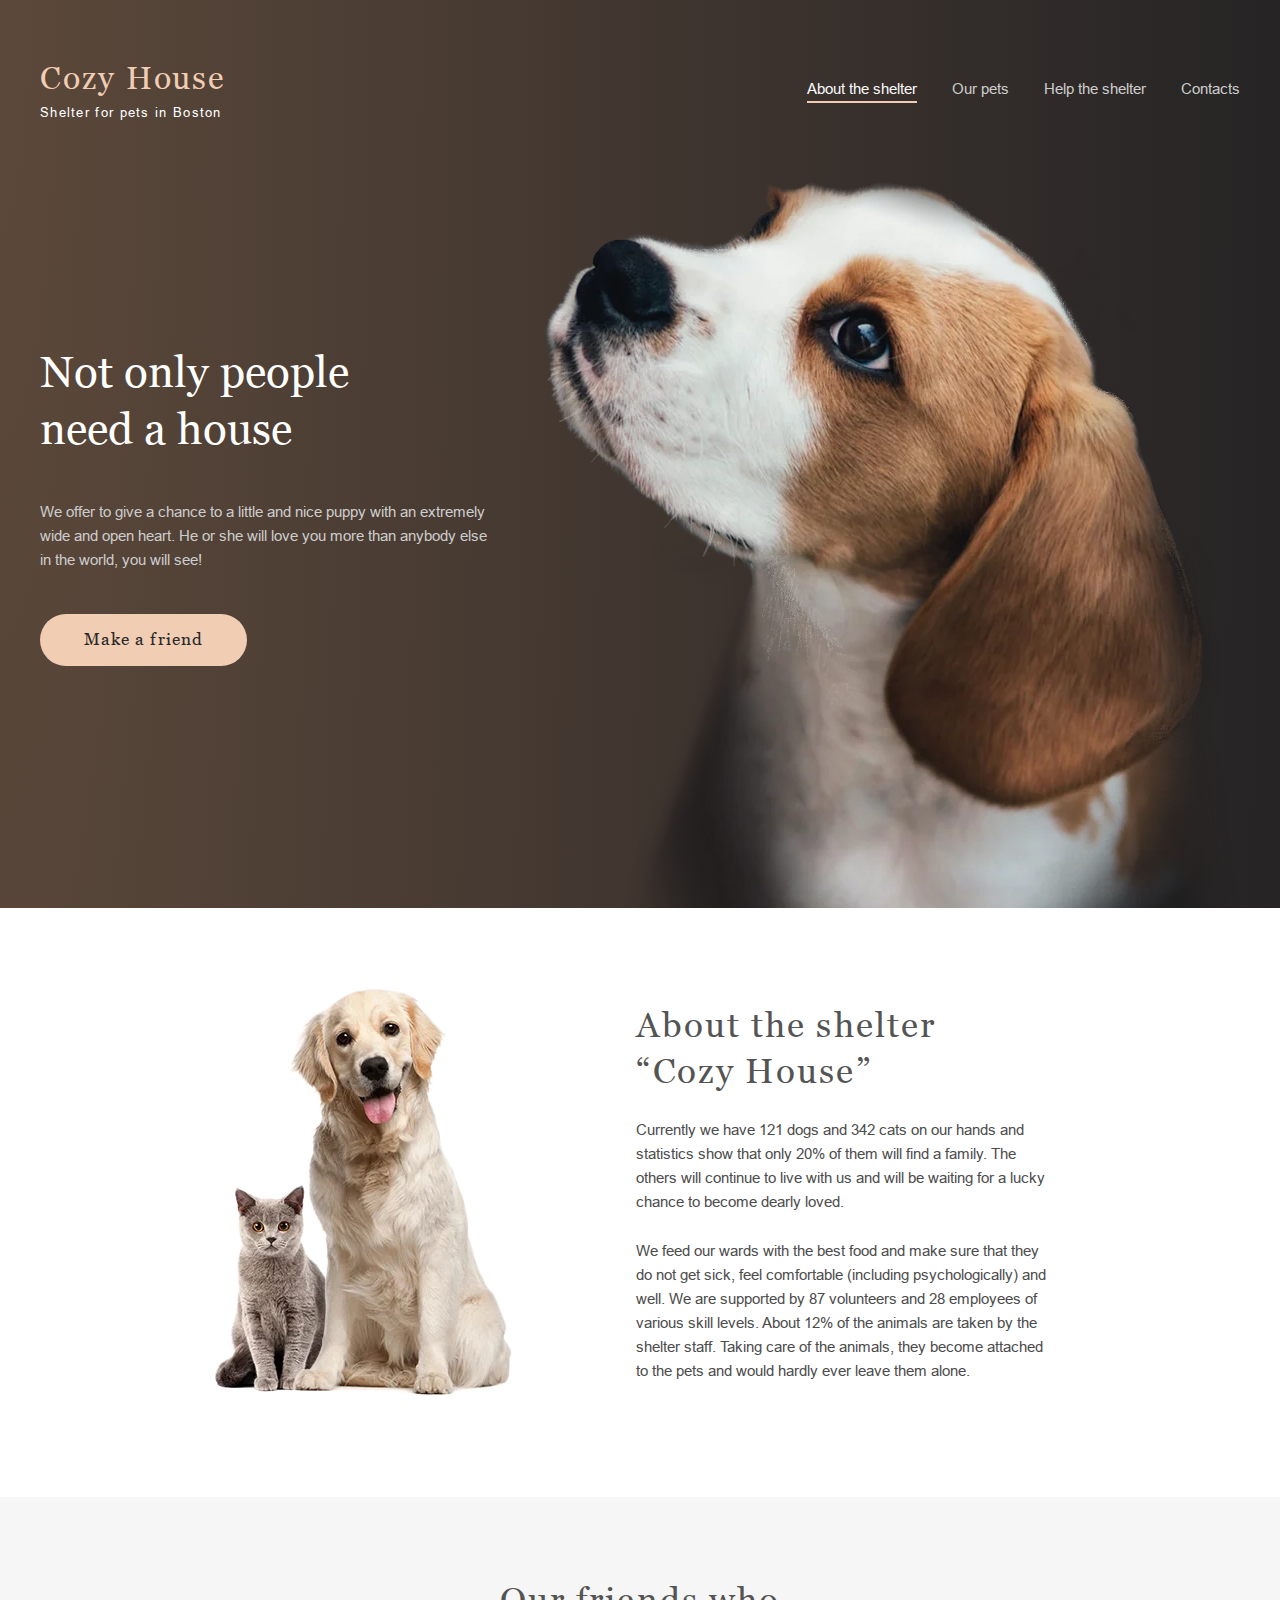
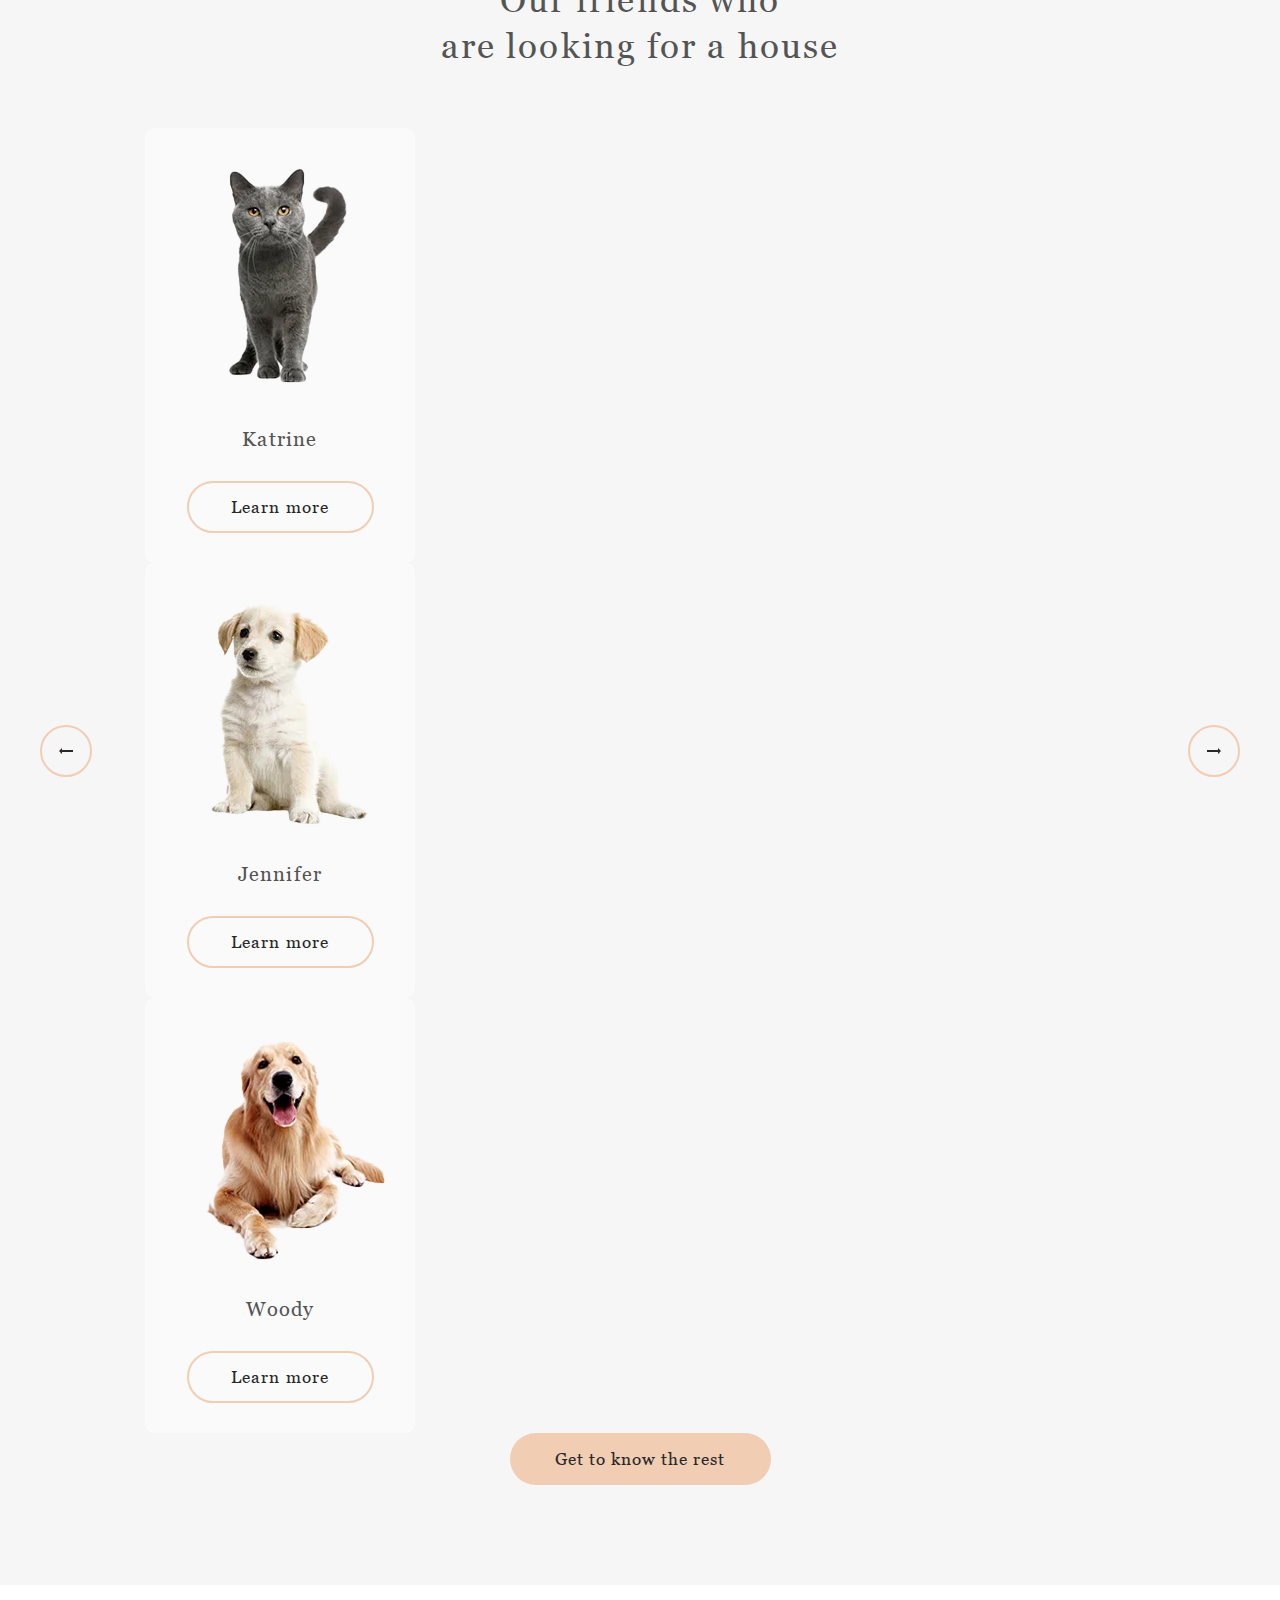
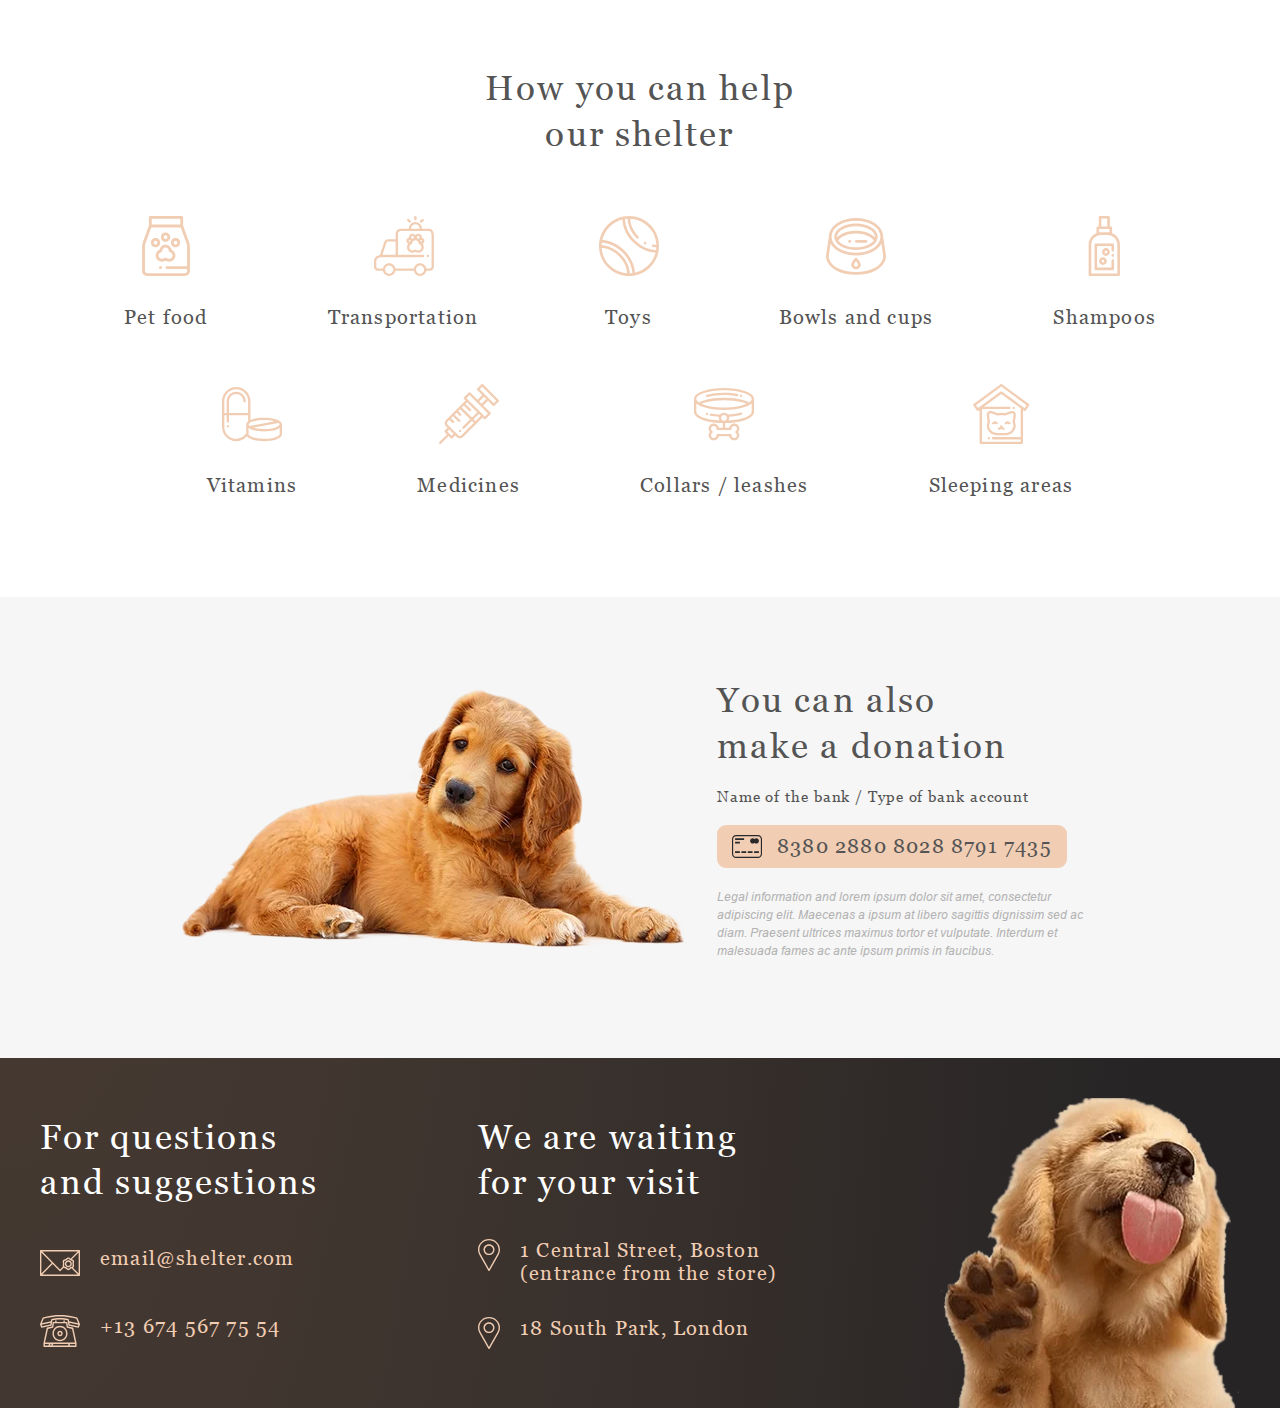
==== commit 43f02608: "fix: clear fonts ways" ====
--- a/pages/main/index.html
+++ b/pages/main/index.html
@@ -52,7 +52,7 @@
         </div>
       </section>
 
-			<section class="about">
+      <section class="about">
         <div class="about__container container">
           <div class="about__image-container">
             <img src="../../assets/images/about-pets.webp" alt="About image" class="about__img">
@@ -88,7 +88,7 @@
             <div class="our-friends__carousel-wrapper" id="carousel-wrapper">
               <div class="our-friends__gallery gallery-our-friends" id="carousel">
                 <div class="gallery-our-friends__item" id="item">
-                  <div class="gallery-our-friends__card" data-name="Katrine">
+                    <div class="gallery-our-friends__card" data-name="Katrine">
                     <img src="../../assets/images/pets-katrine_no_bg.webp" alt="Cat" class="gallery-our-friends__picture">
                     <h4 class="gallery-our-friends__title">Katrine</h4>
                     <div class="btn btn--transparent"><a href="javascript:void(0);" class="btn__link">Learn more</a></div>
@@ -180,7 +180,7 @@
         </div>
       </section>
 
-		</main>
+    </main>
 
     <footer class="footer" id="footer">
       <div class="footer__container container">
@@ -244,9 +244,9 @@
       </div>
       <div class="popup__overlay"></div>
     </div>
-	</div>
-
-	<script src="./script.js"></script>
-	
+  </div>
+
+  <script src="./script.js"></script>
+
 </body>
-</html>+</html>
--- a/pages/main/css/style.css
+++ b/pages/main/css/style.css
@@ -1,26 +1,26 @@
 @font-face {
   font-family: Arial-regular;
-  src: url("/janchorny-JSFE2022Q1/shelter/assets/fonts/Arial/Arial_regular.ttf");
+  src: url("../../../assets/fonts/Arial/Arial_regular.ttf");
 }
 
 @font-face {
   font-family: Arial-italic;
-  src: url("/janchorny-JSFE2022Q1/shelter/assets/fonts/Arial/Arial_italic.ttf");
+  src: url("../../../assets/fonts/Arial/Arial_italic.ttf");
 }
 
 @font-face {
   font-family: Georgia-regular;
-  src: url("/janchorny-JSFE2022Q1/shelter/assets/fonts/Georgia/georgia_regular.ttf");
+  src: url("../../../assets/fonts/Georgia/georgia_regular.ttf");
 }
 
 @font-face {
   font-family: Georgia-bold;
-  src: url("/janchorny-JSFE2022Q1/shelter/assets/fonts/Georgia/georgia_bold.ttf");
+  src: url("../../../assets/fonts/Georgia/georgia_bold.ttf");
 }
 
 @font-face {
   font-family: Georgia-italic;
-  src: url("/janchorny-JSFE2022Q1/shelter/assets/fonts/Georgia/georgia_italic.ttf");
+  src: url("../../../assets/fonts/Georgia/georgia_italic.ttf");
 }
 
 /*! normalize.css v8.0.1 | MIT License | github.com/necolas/normalize.css */
@@ -1196,36 +1196,6 @@
   position: relative;
 }
 
-.gallery-our-friends__item {
-  display: -webkit-box;
-  display: -ms-flexbox;
-  display: flex;
-  gap: 90px;
-  margin-bottom: 60px;
-  -webkit-box-pack: center;
-      -ms-flex-pack: center;
-          justify-content: center;
-}
-
-@media (max-width: 1200px) {
-  .gallery-our-friends__item {
-    gap: 50px;
-    max-height: 435px;
-  }
-}
-
-@media (max-width: 768px) {
-  .gallery-our-friends__item {
-    gap: 40px;
-  }
-}
-
-@media (max-width: 765px) {
-  .gallery-our-friends__item {
-    margin-bottom: 10px;
-  }
-}
-
 .gallery-our-friends__card {
   background: #FAFAFA;
   width: 270px;
@@ -1290,56 +1260,6 @@
   color: #545454;
 }
 
-@-webkit-keyframes move-left {
-  from {
-    left: 0px;
-  }
-  to {
-    left: 990px;
-  }
-}
-
-@keyframes move-left {
-  from {
-    left: 0px;
-  }
-  to {
-    left: 990px;
-  }
-}
-
-.transition-right {
-  -webkit-animation-name: move-left;
-          animation-name: move-left;
-  -webkit-animation-duration: 3s;
-          animation-duration: 3s;
-}
-
-@-webkit-keyframes move-right {
-  from {
-    left: 0px;
-  }
-  to {
-    left: -990px;
-  }
-}
-
-@keyframes move-right {
-  from {
-    left: 0px;
-  }
-  to {
-    left: -990px;
-  }
-}
-
-.transition-left {
-  -webkit-animation-name: move-right;
-          animation-name: move-right;
-  -webkit-animation-duration: 3s;
-          animation-duration: 3s;
-}
-
 .popup {
   position: fixed;
   width: 100%;
@@ -1583,6 +1503,86 @@
   z-index: 2;
 }
 
+.item-active {
+  position: relative;
+  display: -webkit-box;
+  display: -ms-flexbox;
+  display: flex;
+  gap: 90px;
+  margin-bottom: 60px;
+  width: 990px;
+  outline: 1px solid red;
+}
+
+@media (max-width: 1200px) {
+  .item-active {
+    gap: 50px;
+    max-height: 435px;
+  }
+}
+
+@media (max-width: 768px) {
+  .item-active {
+    gap: 40px;
+  }
+}
+
+@media (max-width: 765px) {
+  .item-active {
+    margin-bottom: 10px;
+  }
+}
+
+@-webkit-keyframes move-left {
+  from {
+    left: 0px;
+  }
+  to {
+    left: 380px;
+  }
+}
+
+@keyframes move-left {
+  from {
+    left: 0px;
+  }
+  to {
+    left: 380px;
+  }
+}
+
+.transition-right {
+  -webkit-animation-name: move-left;
+          animation-name: move-left;
+  -webkit-animation-duration: 3s;
+          animation-duration: 3s;
+}
+
+@-webkit-keyframes move-right {
+  from {
+    left: 0px;
+  }
+  to {
+    left: -380px;
+  }
+}
+
+@keyframes move-right {
+  from {
+    left: 0px;
+  }
+  to {
+    left: -380px;
+  }
+}
+
+.transition-left {
+  -webkit-animation-name: move-right;
+          animation-name: move-right;
+  -webkit-animation-duration: 3s;
+          animation-duration: 3s;
+}
+
 /*----------------Help----------------------*/
 .help {
   background: #FFFFFF;
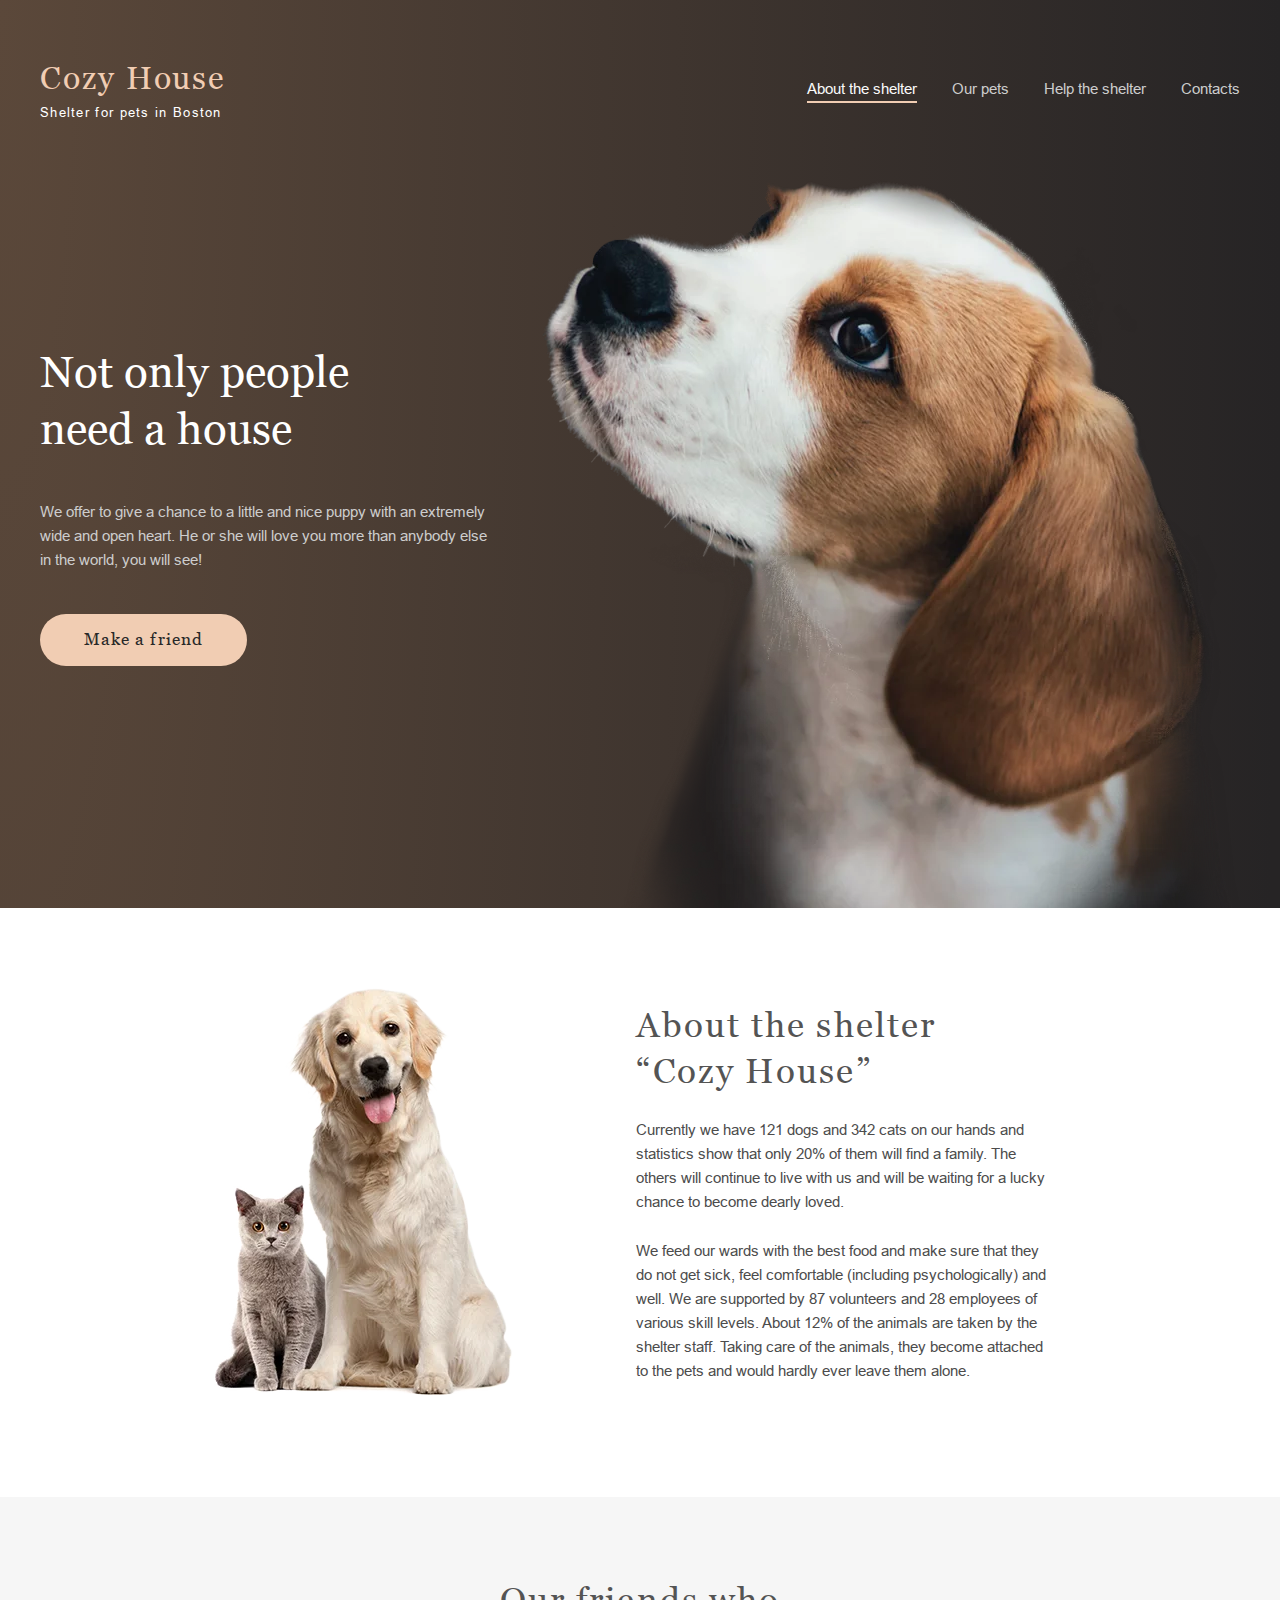
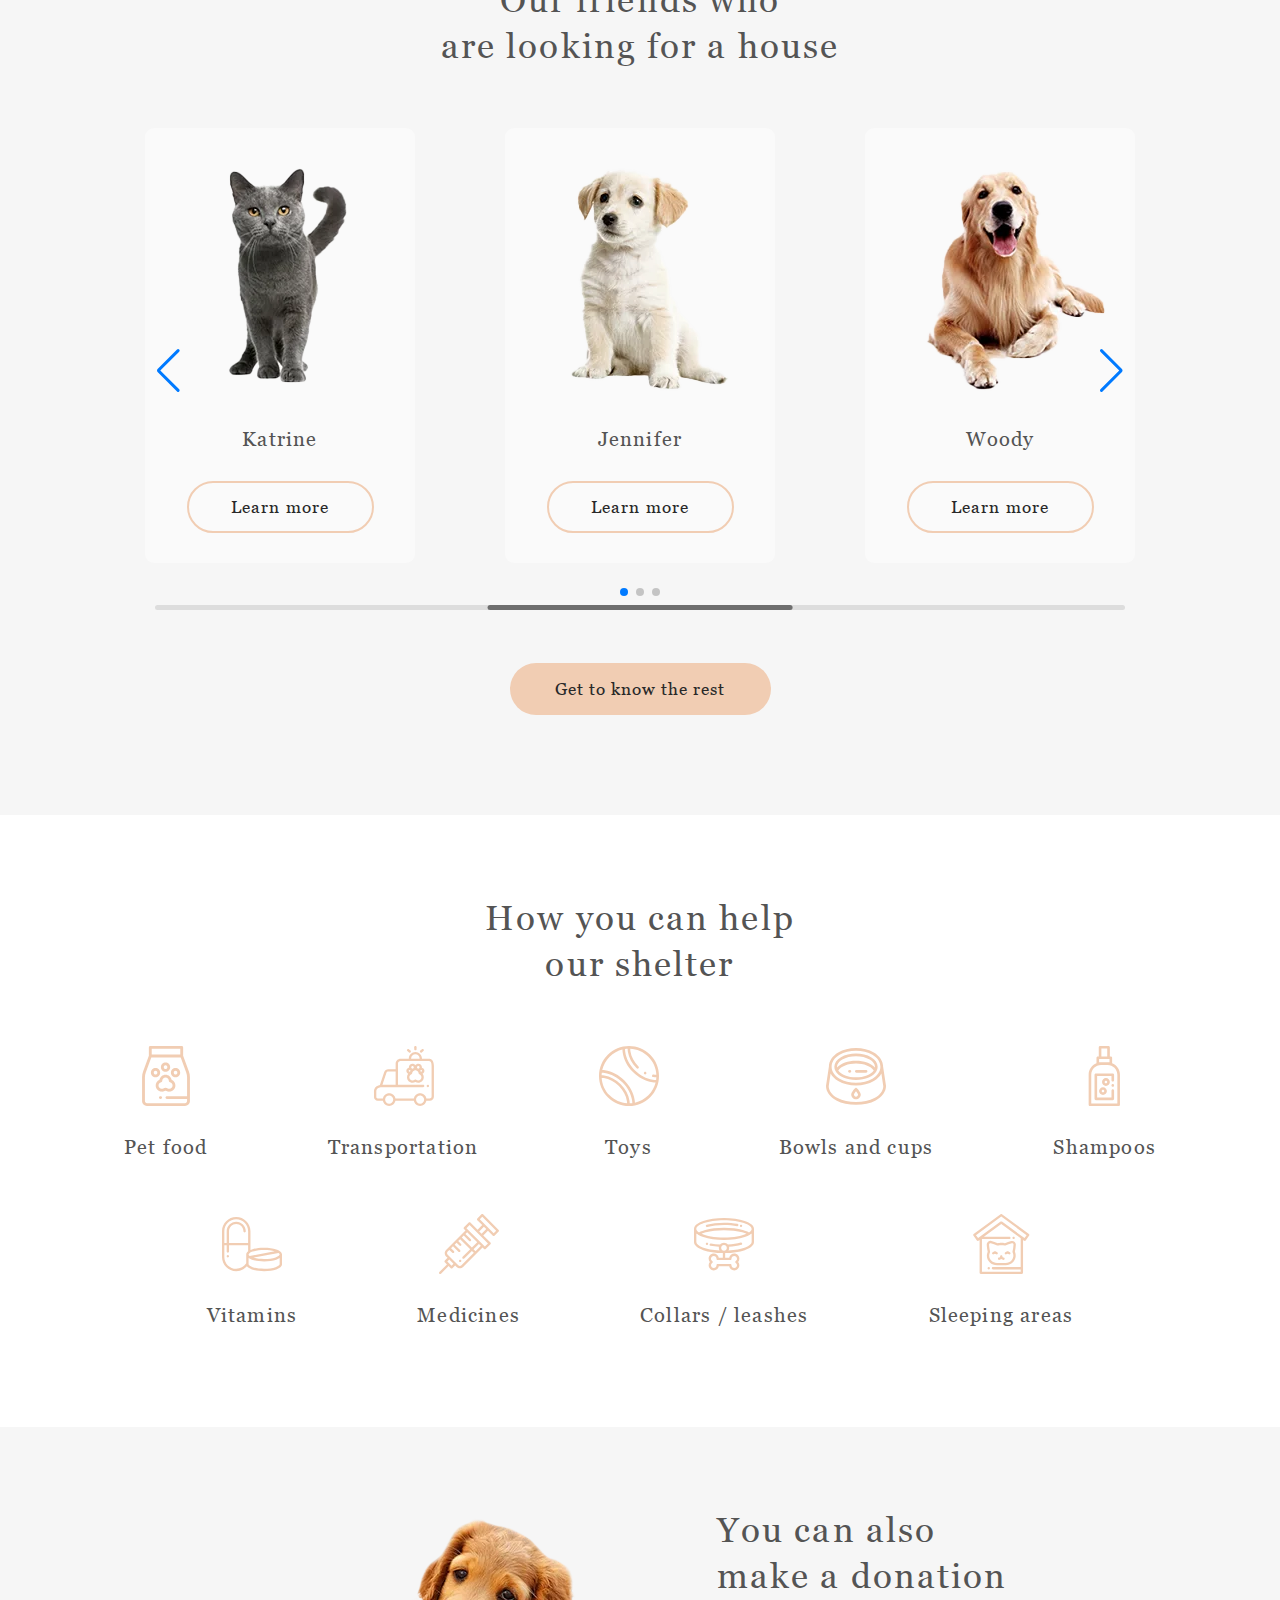
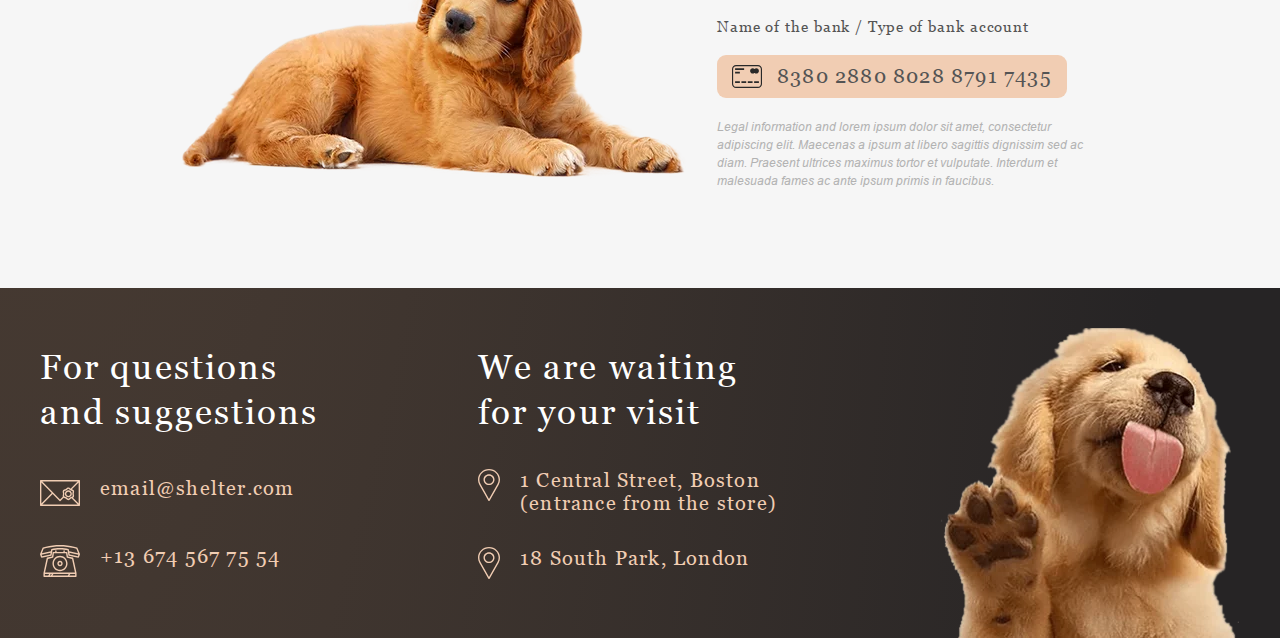
==== commit e77bfa89: "feat: add basic swiper configurations" ====
--- a/pages/main/index.html
+++ b/pages/main/index.html
@@ -8,6 +8,9 @@
   <link rel="icon" href="../../assets/images/favicon.ico">
   <link rel="stylesheet" href="./css/style.css">
   <title>Main</title>
+  <link rel="stylesheet" href="https://cdn.jsdelivr.net/npm/swiper@8/swiper-bundle.min.css" />
+  
+  <script src="https://cdn.jsdelivr.net/npm/swiper@8/swiper-bundle.min.js"></script>
 </head>
 
 <body>
@@ -81,7 +84,40 @@
             Our friends who<br />
             are looking for a house
           </h3>
-          <div class="our-friends__block">
+
+          <!-- Slider main container -->
+          <div class="swiper">
+            <!-- Additional required wrapper -->
+            <div class="swiper-wrapper gallery-our-friends__item">
+              <!-- Slides -->
+              <div class="swiper-slide gallery-our-friends__card" data-name="Katrine">
+                <img src="../../assets/images/pets-katrine_no_bg.webp" alt="Cat" class="gallery-our-friends__picture">
+                <h4 class="gallery-our-friends__title">Katrine</h4>
+                <div class="btn btn--transparent"><a href="javascript:void(0);" class="btn__link">Learn more</a></div>
+              </div>
+              <div class="swiper-slide gallery-our-friends__card" data-name="Jennifer">
+                <img src="../../assets/images/pets-jennifer_no_bg.webp" alt="Puppy" class="gallery-our-friends__picture">
+                <h4 class="gallery-our-friends__title">Jennifer</h4>
+                <div class="btn btn--transparent"><a href="javascript:void(0);" class="btn__link popup-link">Learn more</a></div>
+              </div>
+              <div class="swiper-slide gallery-our-friends__card" data-name="Woody">
+                  <img src="../../assets/images/pets-woody_no_bg.webp" alt="Dog" class="gallery-our-friends__picture">
+                  <h4 class="gallery-our-friends__title">Woody</h4>
+                  <div class="btn btn--transparent"><a href="javascript:void(0);" class="btn__link">Learn more</a></div>
+              </div>
+            </div>
+            <!-- If we need pagination -->
+            <div class="swiper-pagination"></div>
+          
+            <!-- If we need navigation buttons -->
+            <div class="swiper-button-prev"></div>
+            <div class="swiper-button-next"></div>
+          
+            <!-- If we need scrollbar -->
+            <div class="swiper-scrollbar"></div>
+          </div>
+
+          <!-- <div class="our-friends__block">
             <div class="our-friends__arrow our-friends__arrow--left">
               <img src="../../assets/icons/Arrow_left.svg" alt="Arrow left">
             </div>
@@ -109,7 +145,7 @@
             <div class="our-friends__arrow our-friends__arrow--right">
               <img src="../../assets/icons/Arrow_right.svg" alt="Arrow right">
             </div>
-          </div>
+          </div> -->
           <div class="our-friends__btn btn"><a href="../pets/index.html" class="btn__link">Get to know the rest</a></div>
         </div>
       </section>
--- a/pages/main/css/style.css
+++ b/pages/main/css/style.css
@@ -1182,7 +1182,7 @@
 }
 
 .our-friends__btn {
-  margin: 0 auto;
+  margin: 50px auto 0 auto;
   width: 261px;
 }
 
@@ -1194,6 +1194,10 @@
 
 .gallery-our-friends {
   position: relative;
+}
+
+.gallery-our-friends__item {
+  margin-bottom: 50px;
 }
 
 .gallery-our-friends__card {
@@ -1503,84 +1507,17 @@
   z-index: 2;
 }
 
-.item-active {
-  position: relative;
-  display: -webkit-box;
-  display: -ms-flexbox;
-  display: flex;
-  gap: 90px;
-  margin-bottom: 60px;
+.swiper {
   width: 990px;
-  outline: 1px solid red;
-}
-
-@media (max-width: 1200px) {
-  .item-active {
-    gap: 50px;
-    max-height: 435px;
-  }
-}
-
-@media (max-width: 768px) {
-  .item-active {
-    gap: 40px;
-  }
-}
-
-@media (max-width: 765px) {
-  .item-active {
-    margin-bottom: 10px;
-  }
-}
-
-@-webkit-keyframes move-left {
-  from {
-    left: 0px;
-  }
-  to {
-    left: 380px;
-  }
-}
-
-@keyframes move-left {
-  from {
-    left: 0px;
-  }
-  to {
-    left: 380px;
-  }
-}
-
-.transition-right {
-  -webkit-animation-name: move-left;
-          animation-name: move-left;
-  -webkit-animation-duration: 3s;
-          animation-duration: 3s;
-}
-
-@-webkit-keyframes move-right {
-  from {
-    left: 0px;
-  }
-  to {
-    left: -380px;
-  }
-}
-
-@keyframes move-right {
-  from {
-    left: 0px;
-  }
-  to {
-    left: -380px;
-  }
-}
-
-.transition-left {
-  -webkit-animation-name: move-right;
-          animation-name: move-right;
-  -webkit-animation-duration: 3s;
-          animation-duration: 3s;
+  height: 700px;
+}
+
+.swiper {
+  z-index: auto !important;
+}
+
+.swiper-wrapper {
+  z-index: auto !important;
 }
 
 /*----------------Help----------------------*/
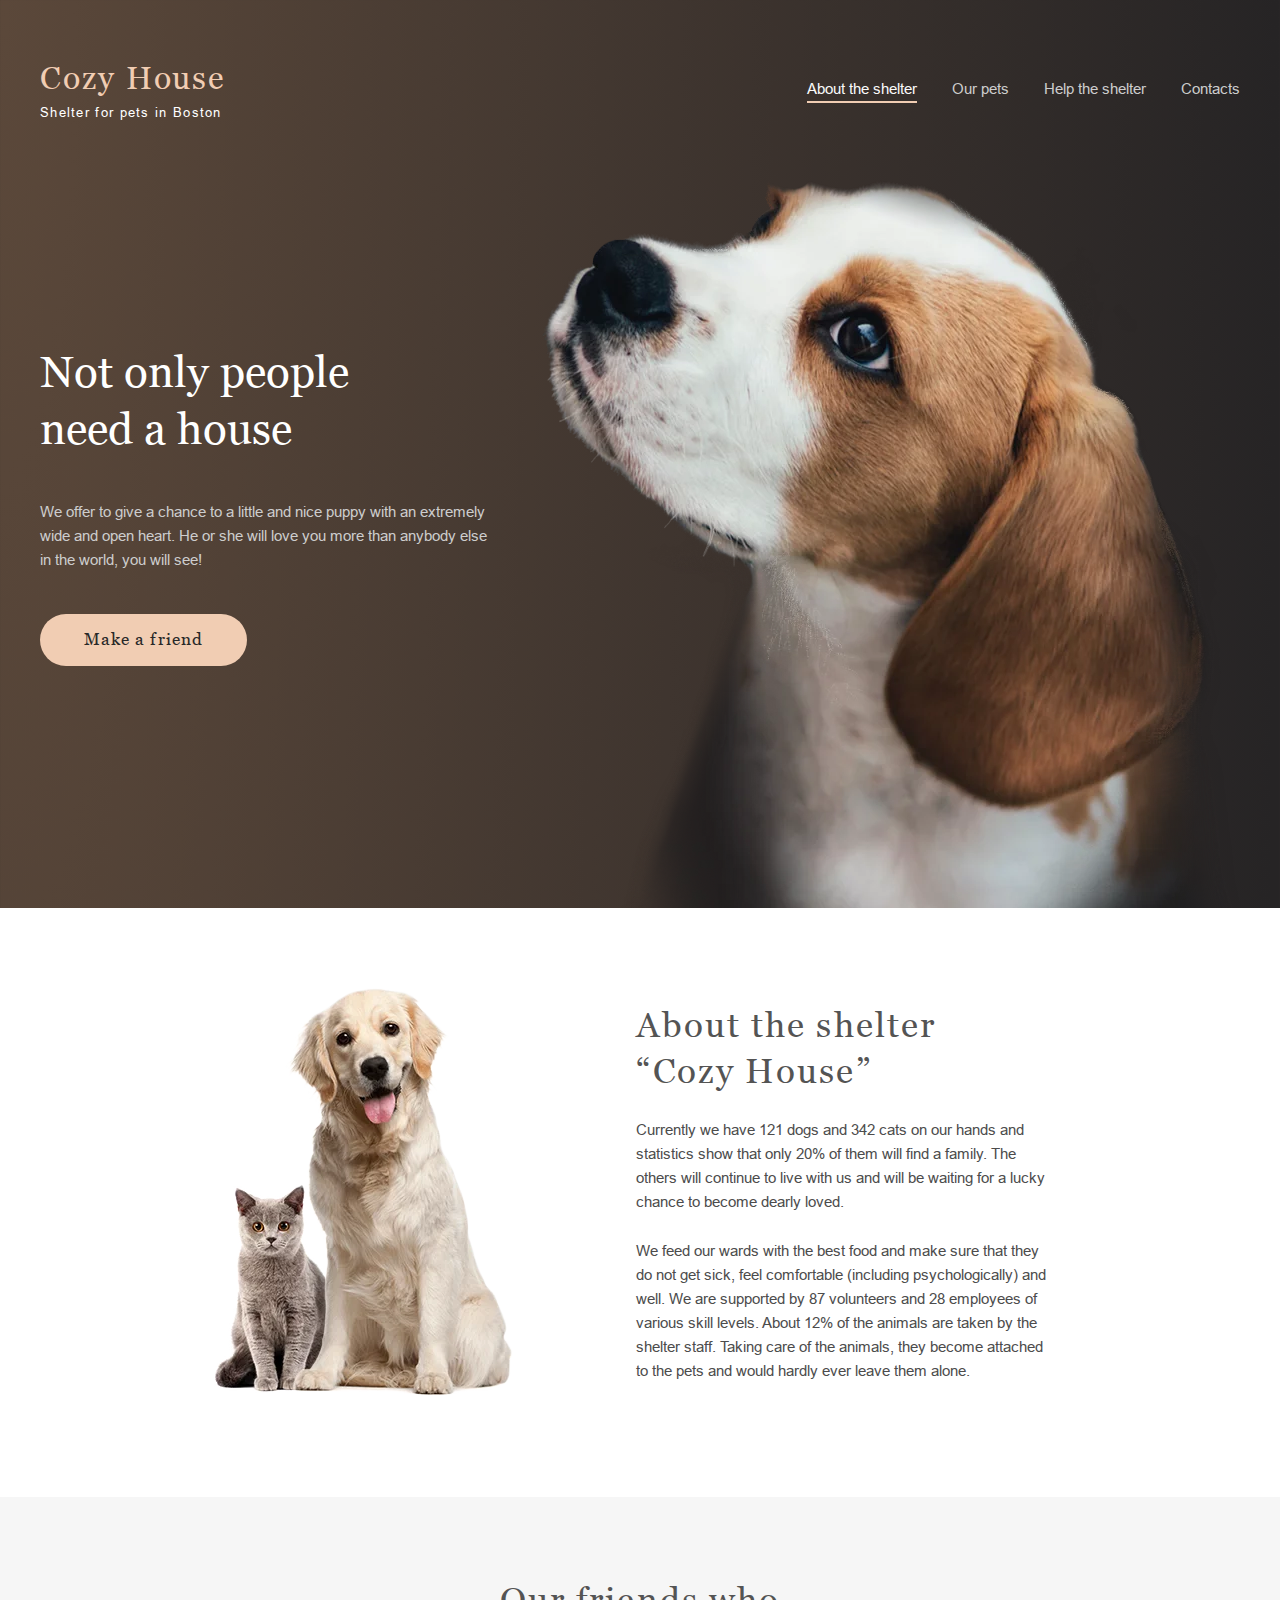
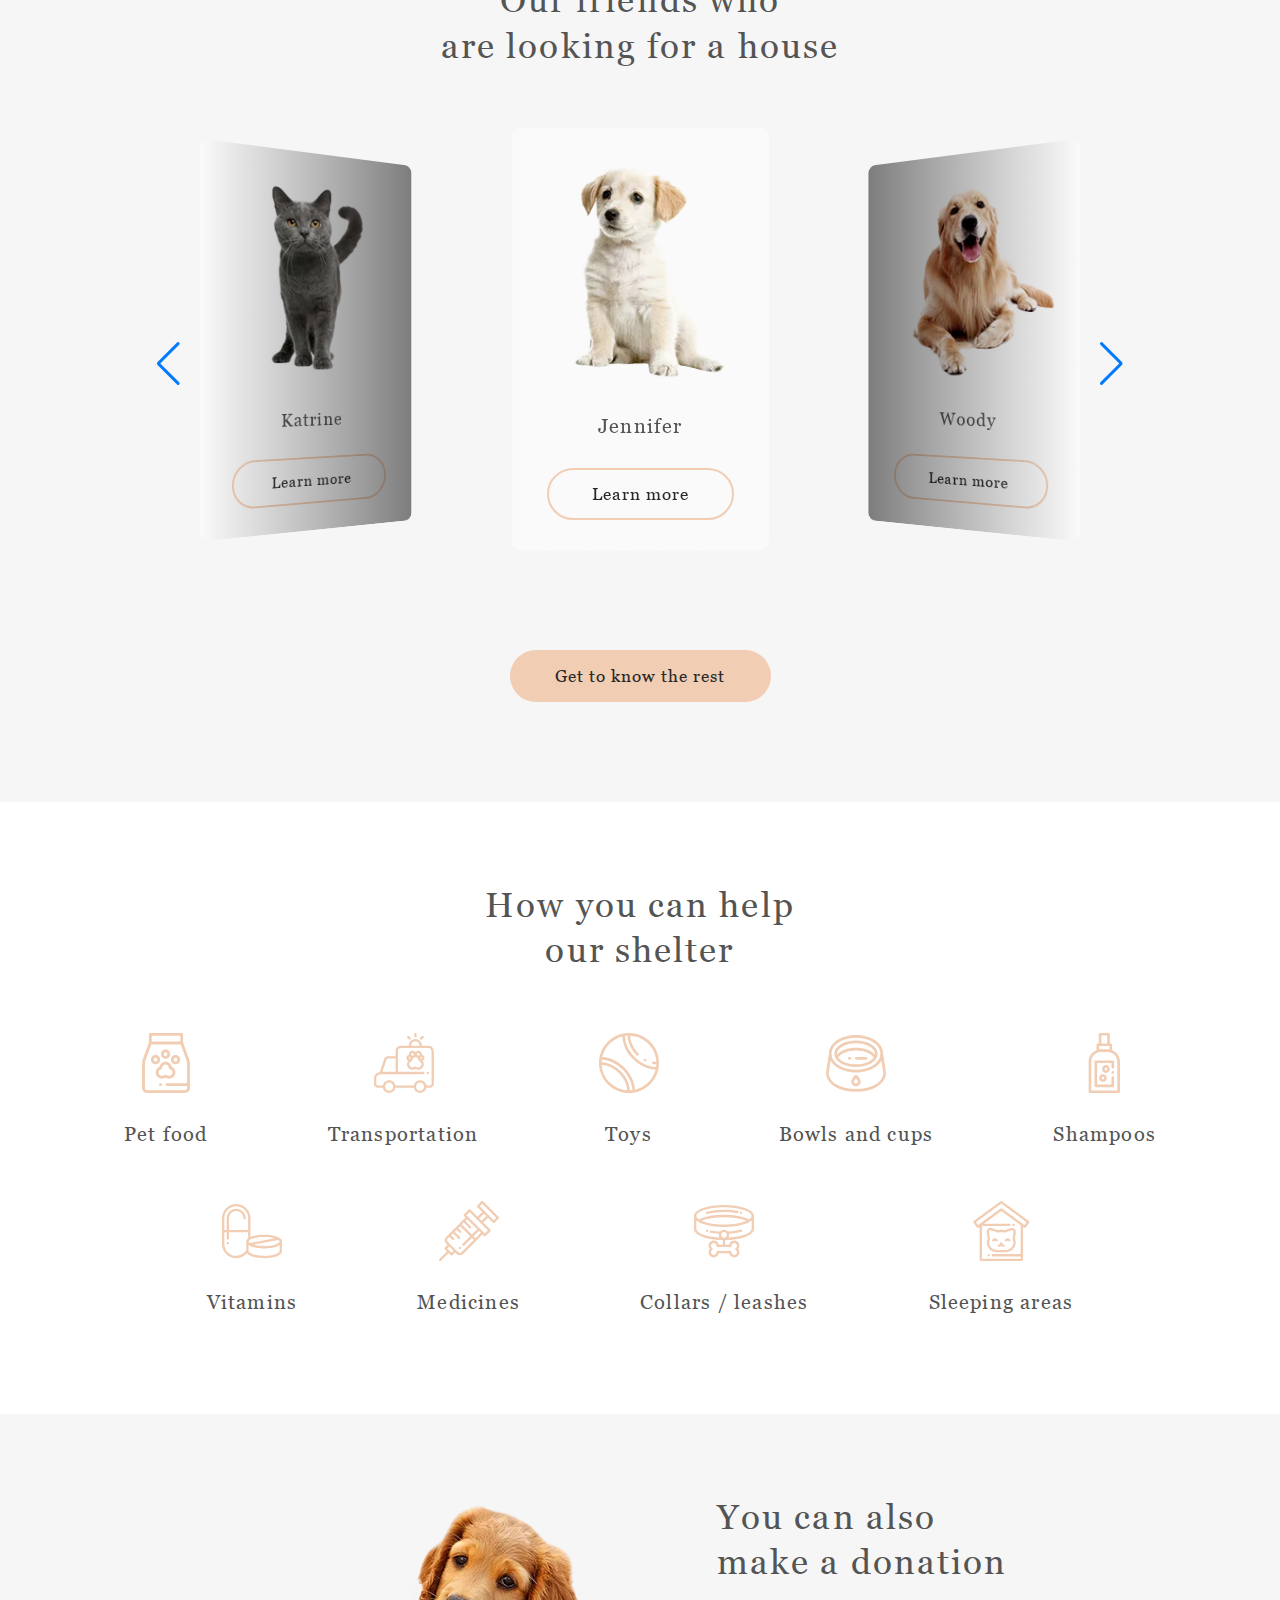
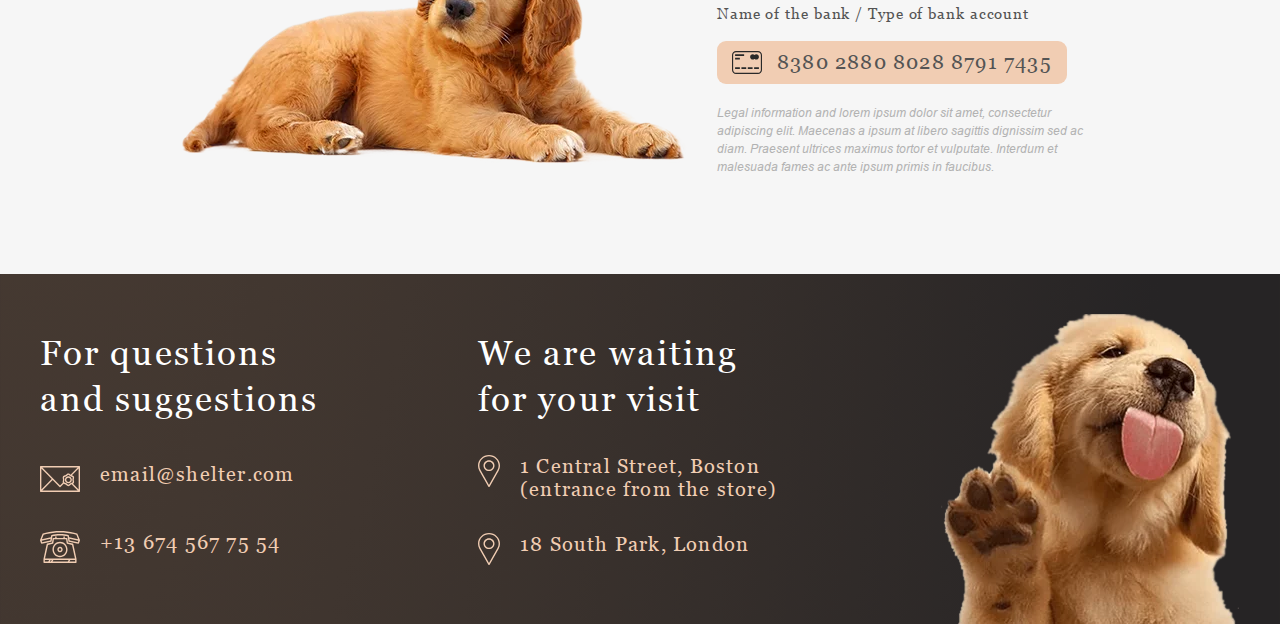
==== commit d518af54: "feat: add general effects to swiper" ====
--- a/pages/main/index.html
+++ b/pages/main/index.html
@@ -84,68 +84,58 @@
             Our friends who<br />
             are looking for a house
           </h3>
-
           <!-- Slider main container -->
           <div class="swiper">
             <!-- Additional required wrapper -->
             <div class="swiper-wrapper gallery-our-friends__item">
               <!-- Slides -->
-              <div class="swiper-slide gallery-our-friends__card" data-name="Katrine">
-                <img src="../../assets/images/pets-katrine_no_bg.webp" alt="Cat" class="gallery-our-friends__picture">
+              <div class="swiper-slide gallery-our-friends__card" data-name="Katrine" data-hash="slide1">
+                <img src="../../assets/images/pets-katrine_no_bg.webp" alt="Katrine" class="gallery-our-friends__picture">
                 <h4 class="gallery-our-friends__title">Katrine</h4>
                 <div class="btn btn--transparent"><a href="javascript:void(0);" class="btn__link">Learn more</a></div>
               </div>
-              <div class="swiper-slide gallery-our-friends__card" data-name="Jennifer">
-                <img src="../../assets/images/pets-jennifer_no_bg.webp" alt="Puppy" class="gallery-our-friends__picture">
+              <div class="swiper-slide gallery-our-friends__card" data-name="Jennifer" data-hash="slide2">
+                <img src="../../assets/images/pets-jennifer_no_bg.webp" alt="Jennifer" class="gallery-our-friends__picture">
                 <h4 class="gallery-our-friends__title">Jennifer</h4>
                 <div class="btn btn--transparent"><a href="javascript:void(0);" class="btn__link popup-link">Learn more</a></div>
               </div>
-              <div class="swiper-slide gallery-our-friends__card" data-name="Woody">
-                  <img src="../../assets/images/pets-woody_no_bg.webp" alt="Dog" class="gallery-our-friends__picture">
-                  <h4 class="gallery-our-friends__title">Woody</h4>
-                  <div class="btn btn--transparent"><a href="javascript:void(0);" class="btn__link">Learn more</a></div>
-              </div>
-            </div>
-            <!-- If we need pagination -->
-            <div class="swiper-pagination"></div>
+              <div class="swiper-slide gallery-our-friends__card" data-name="Woody" data-hash="slide3">
+                <img src="../../assets/images/pets-woody_no_bg.webp" alt="Woody" class="gallery-our-friends__picture">
+                <h4 class="gallery-our-friends__title">Woody</h4>
+                <div class="btn btn--transparent"><a href="javascript:void(0);" class="btn__link">Learn more</a></div>
+              </div>
+              <div class="swiper-slide gallery-our-friends__card" data-name="Sophia" data-hash="slide4">
+                <img src="../../assets/images/pets-sophia.webp" alt="Sophia" class="gallery-our-friends__picture">
+                <h4 class="gallery-our-friends__title">Sophia</h4>
+                <div class="btn btn--transparent"><a href="javascript:void(0);" class="btn__link">Learn more</a></div>
+              </div>
+              <div class="swiper-slide gallery-our-friends__card" data-name="Scarlet" data-hash="slide5">
+                <img src="../../assets/images/pets-scarlet_no-bg.webp" alt="Scarlet" class="gallery-our-friends__picture">
+                <h4 class="gallery-our-friends__title">Scarlet</h4>
+                <div class="btn btn--transparent"><a href="javascript:void(0);" class="btn__link">Learn more</a></div>
+              </div>
+              <div class="swiper-slide gallery-our-friends__card" data-name="Timmy" data-hash="slide6">
+                <img src="../../assets/images/pets-timmy_no-bg.webp" alt="Timmy" class="gallery-our-friends__picture">
+                <h4 class="gallery-our-friends__title">Timmy</h4>
+                <div class="btn btn--transparent"><a href="javascript:void(0);" class="btn__link">Learn more</a></div>
+              </div>
+              <div class="swiper-slide gallery-our-friends__card" data-name="Freddie" data-hash="slide7">
+                <img src="../../assets/images/pets-freddie_no-bg.webp" alt="Freddie" class="gallery-our-friends__picture">
+                <h4 class="gallery-our-friends__title">Freddie</h4>
+                <div class="btn btn--transparent"><a href="javascript:void(0);" class="btn__link popup-link">Learn more</a></div>
+              </div>
+              <div class="swiper-slide gallery-our-friends__card" data-name="Charley" data-hash="slide8">
+                <img src="../../assets/images/pets-charly.webp" alt="Charley" class="gallery-our-friends__picture">
+                <h4 class="gallery-our-friends__title">Charley</h4>
+                <div class="btn btn--transparent"><a href="javascript:void(0);" class="btn__link">Learn more</a></div>
+              </div>
+            </div>
           
             <!-- If we need navigation buttons -->
             <div class="swiper-button-prev"></div>
             <div class="swiper-button-next"></div>
+          </div>
           
-            <!-- If we need scrollbar -->
-            <div class="swiper-scrollbar"></div>
-          </div>
-
-          <!-- <div class="our-friends__block">
-            <div class="our-friends__arrow our-friends__arrow--left">
-              <img src="../../assets/icons/Arrow_left.svg" alt="Arrow left">
-            </div>
-            <div class="our-friends__carousel-wrapper" id="carousel-wrapper">
-              <div class="our-friends__gallery gallery-our-friends" id="carousel">
-                <div class="gallery-our-friends__item" id="item">
-                    <div class="gallery-our-friends__card" data-name="Katrine">
-                    <img src="../../assets/images/pets-katrine_no_bg.webp" alt="Cat" class="gallery-our-friends__picture">
-                    <h4 class="gallery-our-friends__title">Katrine</h4>
-                    <div class="btn btn--transparent"><a href="javascript:void(0);" class="btn__link">Learn more</a></div>
-                  </div>
-                  <div class="gallery-our-friends__card" data-name="Jennifer">
-                    <img src="../../assets/images/pets-jennifer_no_bg.webp" alt="Puppy" class="gallery-our-friends__picture">
-                    <h4 class="gallery-our-friends__title">Jennifer</h4>
-                    <div class="btn btn--transparent"><a href="javascript:void(0);" class="btn__link popup-link">Learn more</a></div>
-                  </div>
-                  <div class="gallery-our-friends__card" data-name="Woody">
-                    <img src="../../assets/images/pets-woody_no_bg.webp" alt="Dog" class="gallery-our-friends__picture">
-                    <h4 class="gallery-our-friends__title">Woody</h4>
-                    <div class="btn btn--transparent"><a href="javascript:void(0);" class="btn__link">Learn more</a></div>
-                  </div>
-                </div>
-              </div>
-            </div>
-            <div class="our-friends__arrow our-friends__arrow--right">
-              <img src="../../assets/icons/Arrow_right.svg" alt="Arrow right">
-            </div>
-          </div> -->
           <div class="our-friends__btn btn"><a href="../pets/index.html" class="btn__link">Get to know the rest</a></div>
         </div>
       </section>
--- a/pages/main/css/style.css
+++ b/pages/main/css/style.css
@@ -1065,122 +1065,6 @@
   }
 }
 
-.our-friends__block {
-  display: -webkit-box;
-  display: -ms-flexbox;
-  display: flex;
-  -webkit-box-pack: justify;
-      -ms-flex-pack: justify;
-          justify-content: space-between;
-  -webkit-box-align: center;
-      -ms-flex-align: center;
-          align-items: center;
-}
-
-@media (max-width: 768px) {
-  .our-friends__block {
-    gap: 10px;
-    margin: 0 -10px;
-  }
-}
-
-@media (max-width: 440px) {
-  .our-friends__block {
-    -webkit-box-orient: vertical;
-    -webkit-box-direction: normal;
-        -ms-flex-direction: column;
-            flex-direction: column;
-  }
-}
-
-.our-friends__block--move-left {
-  -webkit-transform: translateX(-270px);
-          transform: translateX(-270px);
-}
-
-.our-friends__arrow {
-  min-width: 52px;
-  min-height: 52px;
-  display: -webkit-box;
-  display: -ms-flexbox;
-  display: flex;
-  -webkit-box-align: center;
-      -ms-flex-align: center;
-          align-items: center;
-  -webkit-box-pack: center;
-      -ms-flex-pack: center;
-          justify-content: center;
-  border: 2px solid #F1CDB3;
-  -webkit-box-sizing: border-box;
-          box-sizing: border-box;
-  border-radius: 100px;
-  margin-top: -60px;
-}
-
-@media (max-width: 440px) {
-  .our-friends__arrow {
-    -webkit-box-ordinal-group: 3;
-        -ms-flex-order: 2;
-            order: 2;
-    margin-top: 0px;
-  }
-}
-
-@media (max-width: 1280px) {
-  .our-friends__arrow--left {
-    margin-right: 10px;
-  }
-}
-
-@media (max-width: 768px) {
-  .our-friends__arrow--left {
-    margin-right: 0px;
-  }
-}
-
-@media (max-width: 440px) {
-  .our-friends__arrow--left {
-    -ms-flex-item-align: start;
-        -ms-grid-row-align: start;
-        align-self: start;
-    margin: 0px 0px 0px 68px;
-  }
-}
-
-@media (max-width: 1280px) {
-  .our-friends__arrow--right {
-    margin-left: 10px;
-  }
-}
-
-@media (max-width: 768px) {
-  .our-friends__arrow--right {
-    margin-left: 0px;
-  }
-}
-
-@media (max-width: 440px) {
-  .our-friends__arrow--right {
-    -ms-flex-item-align: end;
-        -ms-grid-row-align: end;
-        align-self: end;
-    margin: -62px 68px 0px 0px;
-  }
-}
-
-.our-friends__arrow:hover {
-  background: #FDDCC4;
-}
-
-.our-friends__arrow:active {
-  background: #F1CDB3;
-}
-
-.our-friends__carousel-wrapper {
-  overflow: hidden;
-  width: 990px;
-}
-
 .our-friends__btn {
   margin: 50px auto 0 auto;
   width: 261px;
@@ -1202,7 +1086,8 @@
 
 .gallery-our-friends__card {
   background: #FAFAFA;
-  width: 270px;
+  max-width: 270px;
+  overflow: hidden;
   display: -webkit-box;
   display: -ms-flexbox;
   display: flex;
@@ -1225,23 +1110,6 @@
   cursor: pointer;
 }
 
-@media (max-width: 1279px) {
-  .gallery-our-friends__card:nth-child(3) {
-    display: none;
-  }
-}
-
-@media (max-width: 767px) {
-  .gallery-our-friends__card:nth-child(2) {
-    display: none;
-  }
-}
-
-.gallery-our-friends__card--move-left {
-  -webkit-transform: translateX(-270px);
-          transform: translateX(-270px);
-}
-
 .gallery-our-friends__card:hover {
   cursor: pointer;
 }
@@ -1252,6 +1120,10 @@
 
 .gallery-our-friends__card:hover .btn {
   background: #FDDCC4;
+}
+
+.gallery-our-friends__picture {
+  max-width: 100%;
 }
 
 .gallery-our-friends__title {
@@ -1508,8 +1380,7 @@
 }
 
 .swiper {
-  width: 990px;
-  height: 700px;
+  max-width: 990px;
 }
 
 .swiper {
@@ -1518,6 +1389,13 @@
 
 .swiper-wrapper {
   z-index: auto !important;
+}
+
+.swiper .swiper-pagination-bullet {
+  width: 20px;
+  height: 20px;
+  line-height: 20px;
+  font-size: 14px;
 }
 
 /*----------------Help----------------------*/
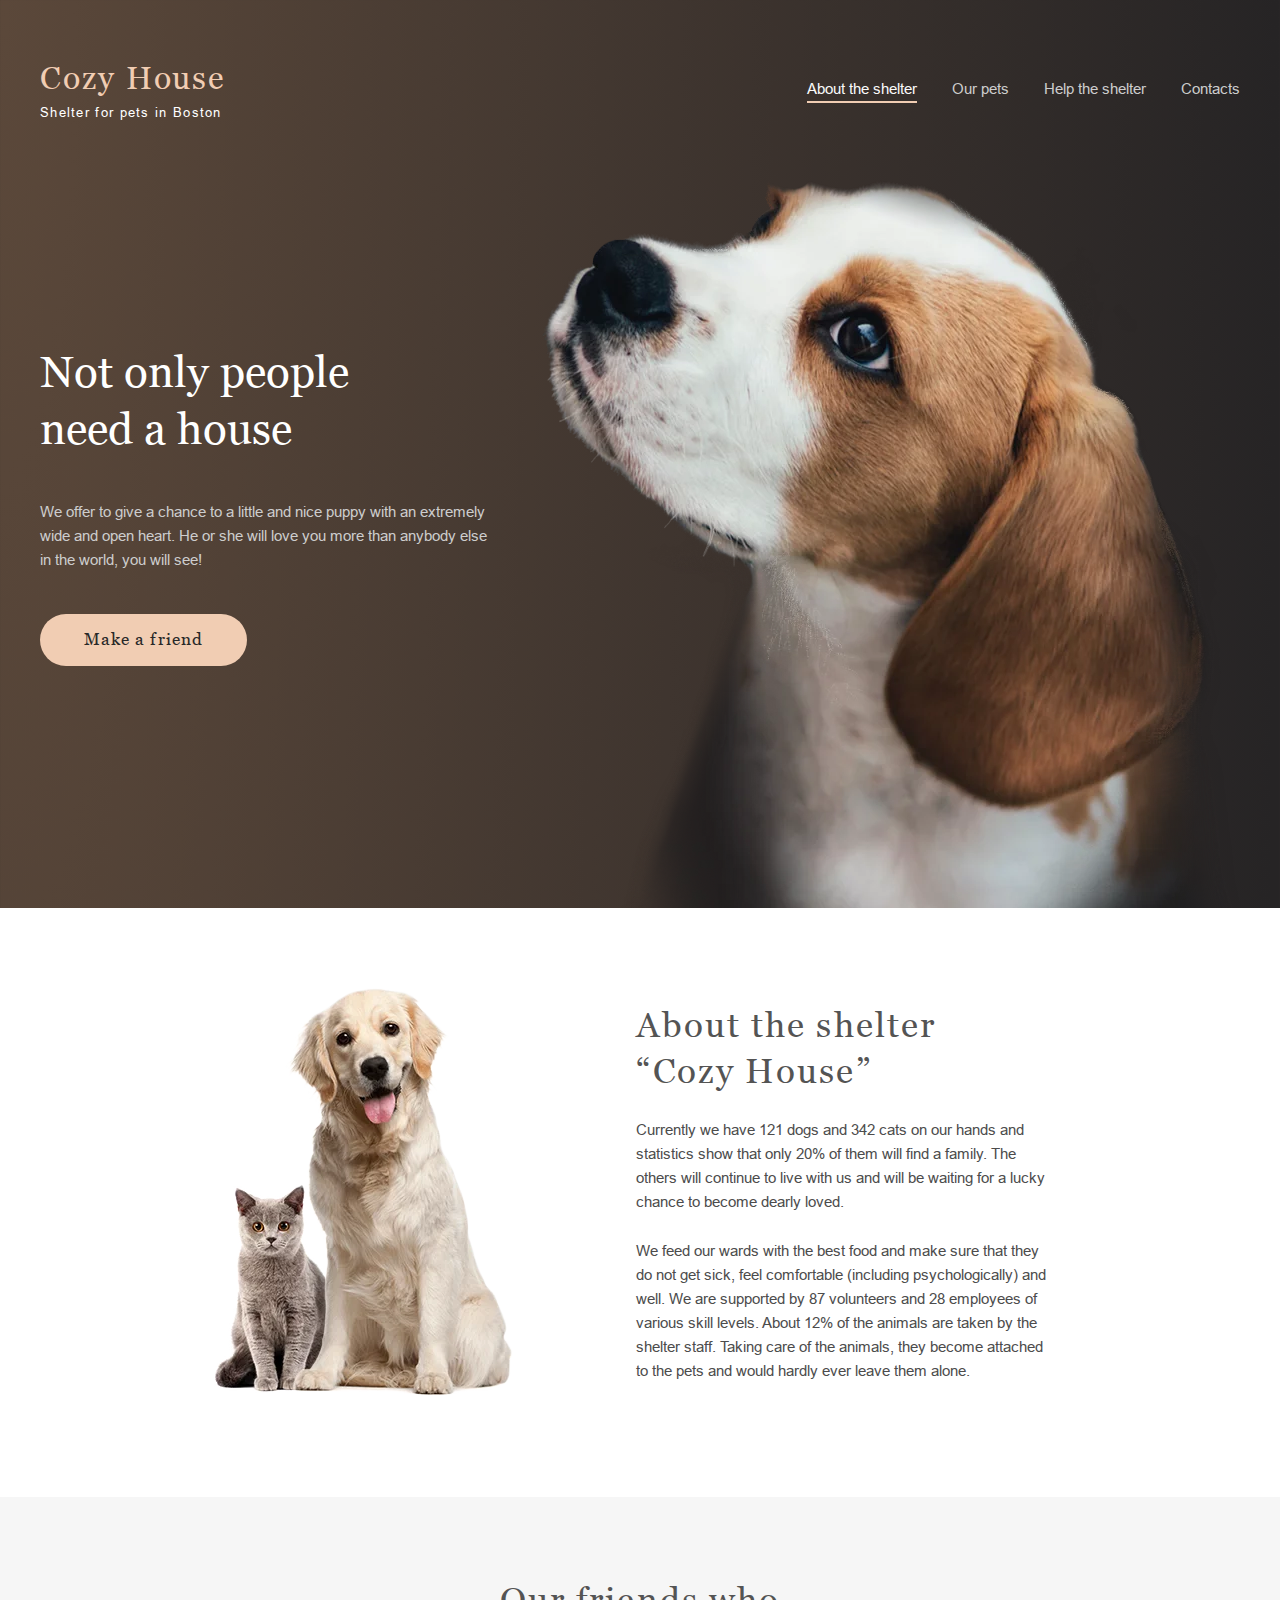
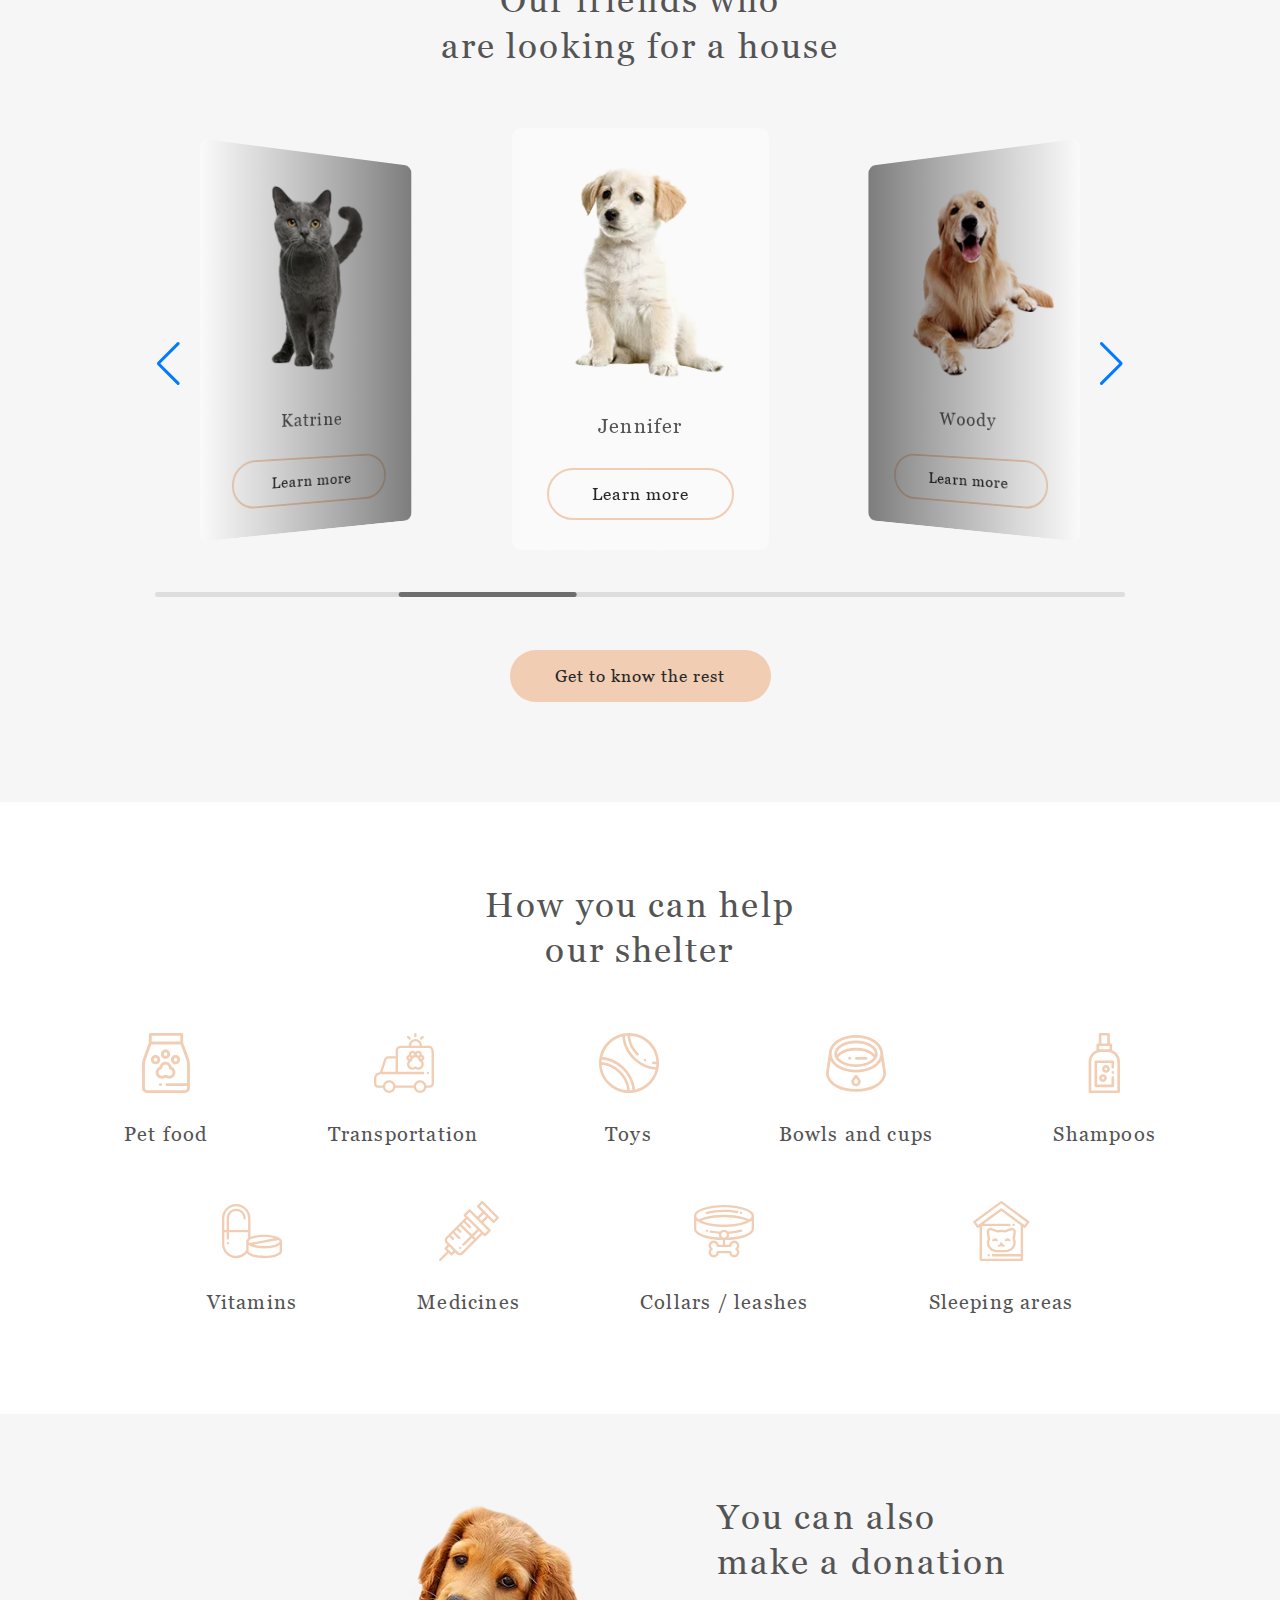
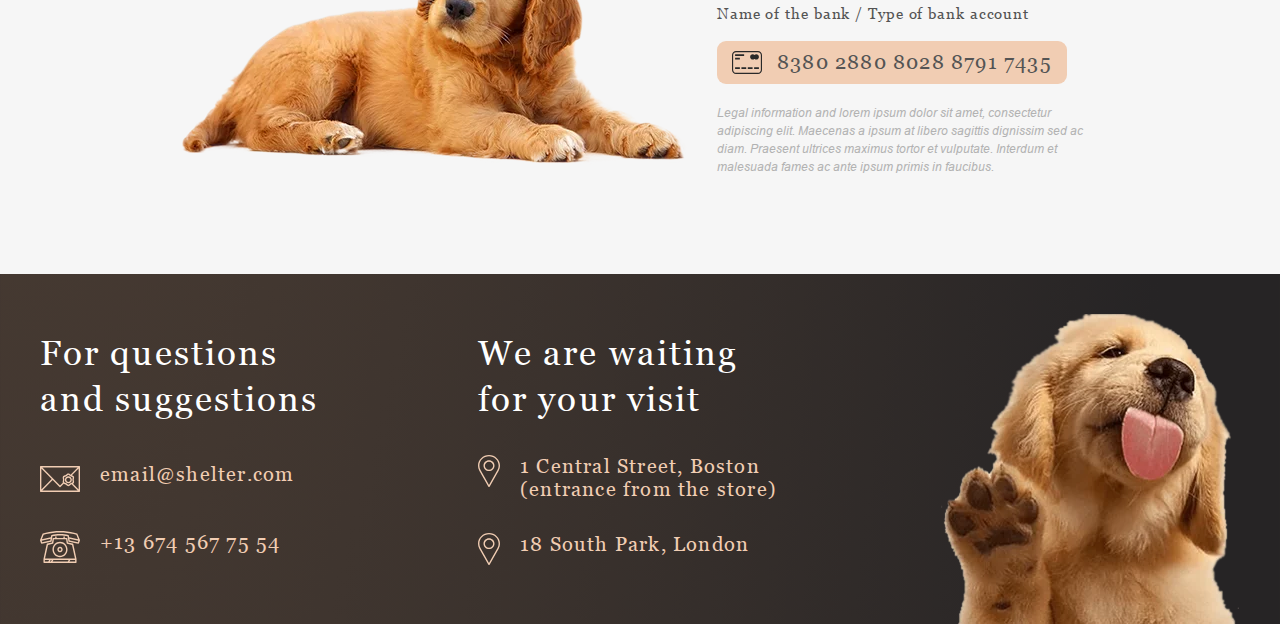
==== commit e17de911: "feat: finish slider on main page" ====
--- a/pages/main/index.html
+++ b/pages/main/index.html
@@ -84,11 +84,9 @@
             Our friends who<br />
             are looking for a house
           </h3>
-          <!-- Slider main container -->
+
           <div class="swiper">
-            <!-- Additional required wrapper -->
             <div class="swiper-wrapper gallery-our-friends__item">
-              <!-- Slides -->
               <div class="swiper-slide gallery-our-friends__card" data-name="Katrine" data-hash="slide1">
                 <img src="../../assets/images/pets-katrine_no_bg.webp" alt="Katrine" class="gallery-our-friends__picture">
                 <h4 class="gallery-our-friends__title">Katrine</h4>
@@ -130,12 +128,11 @@
                 <div class="btn btn--transparent"><a href="javascript:void(0);" class="btn__link">Learn more</a></div>
               </div>
             </div>
-          
-            <!-- If we need navigation buttons -->
             <div class="swiper-button-prev"></div>
             <div class="swiper-button-next"></div>
-          </div>
-          
+            <div class="swiper-scrollbar"></div>
+          </div>
+
           <div class="our-friends__btn btn"><a href="../pets/index.html" class="btn__link">Get to know the rest</a></div>
         </div>
       </section>
--- a/pages/main/css/style.css
+++ b/pages/main/css/style.css
@@ -1136,6 +1136,21 @@
   color: #545454;
 }
 
+@media (max-width: 488px) {
+  .btn__link {
+    visibility: hidden;
+    position: relative;
+  }
+  .btn__link:after {
+    visibility: visible;
+    position: absolute;
+    top: 0;
+    left: 25%;
+    content: "More";
+  }
+}
+
+/*--------------popup----------------*/
 .popup {
   position: fixed;
   width: 100%;
@@ -1266,6 +1281,7 @@
 @media (max-width: 440px) {
   .popup__description {
     padding: 10px;
+    word-break: break-all;
   }
 }
 
@@ -1379,6 +1395,7 @@
   z-index: 2;
 }
 
+/*--------------slider----------------*/
 .swiper {
   max-width: 990px;
 }
